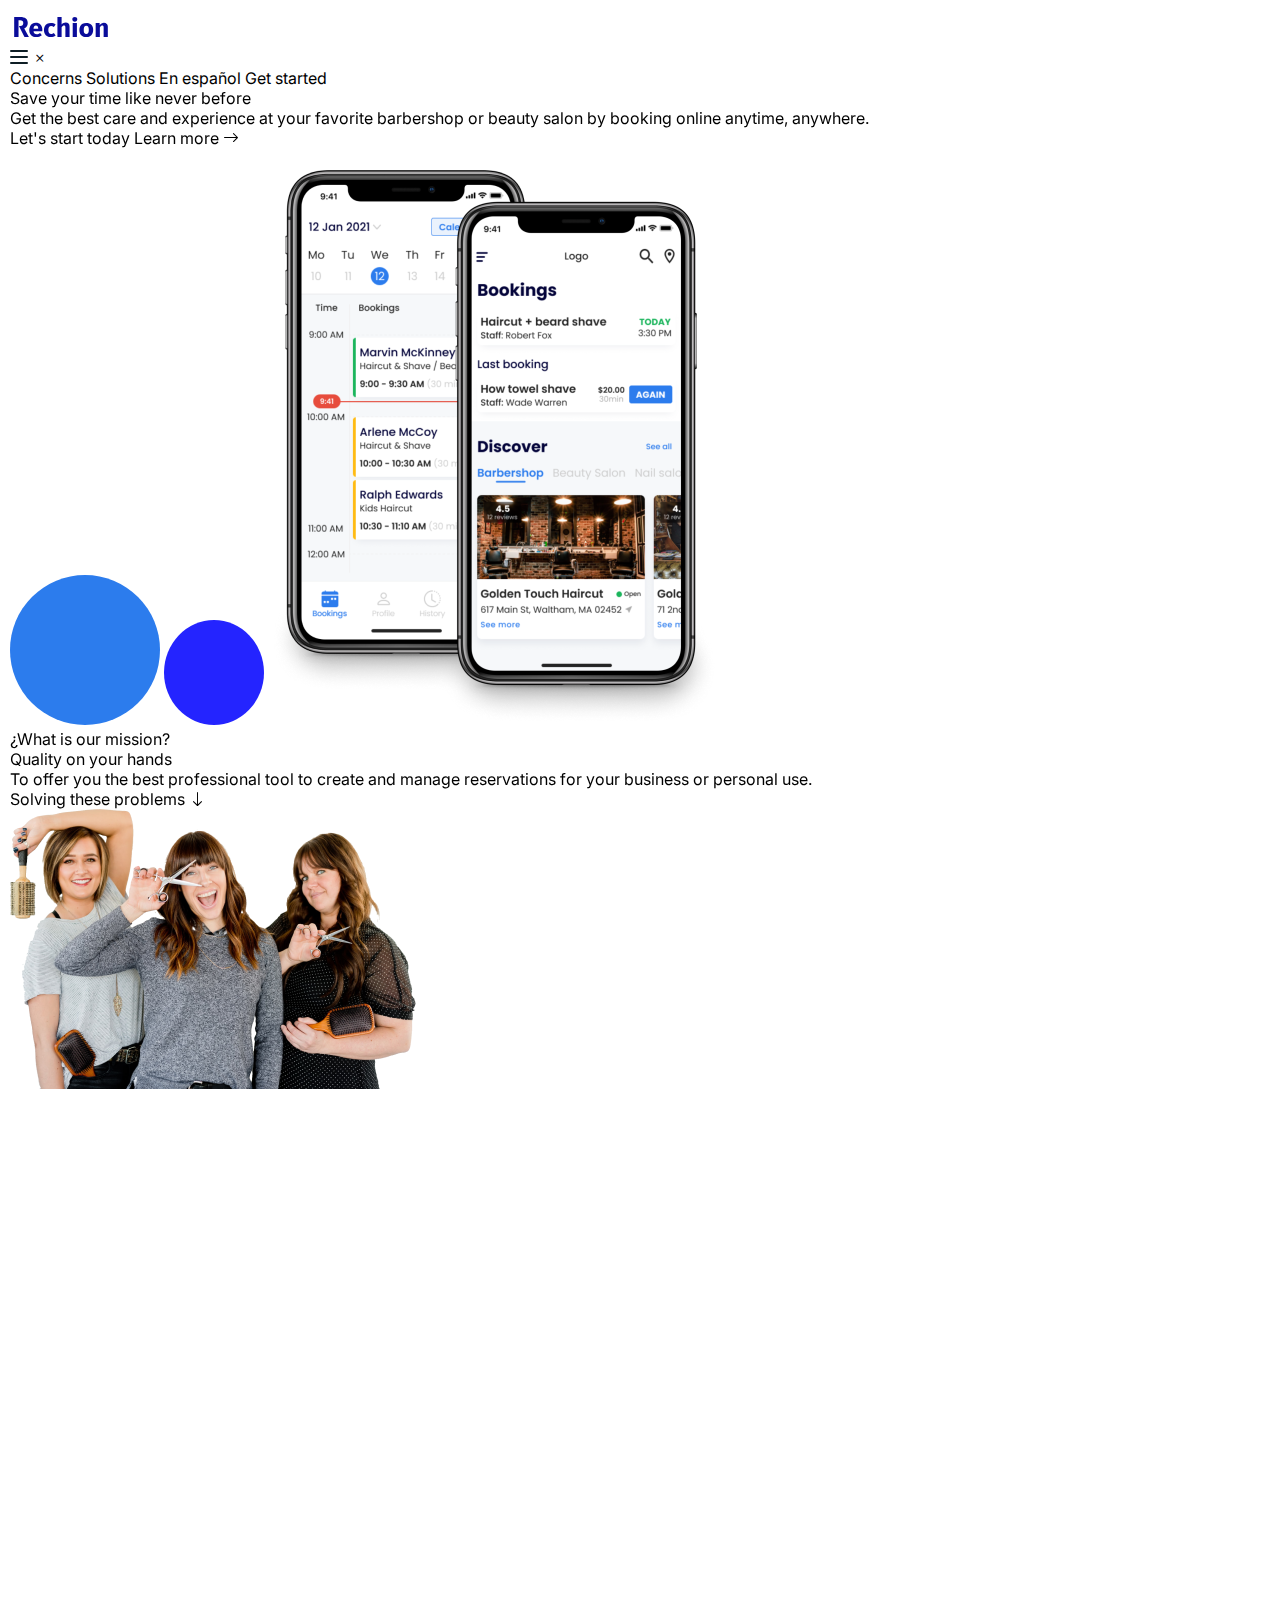
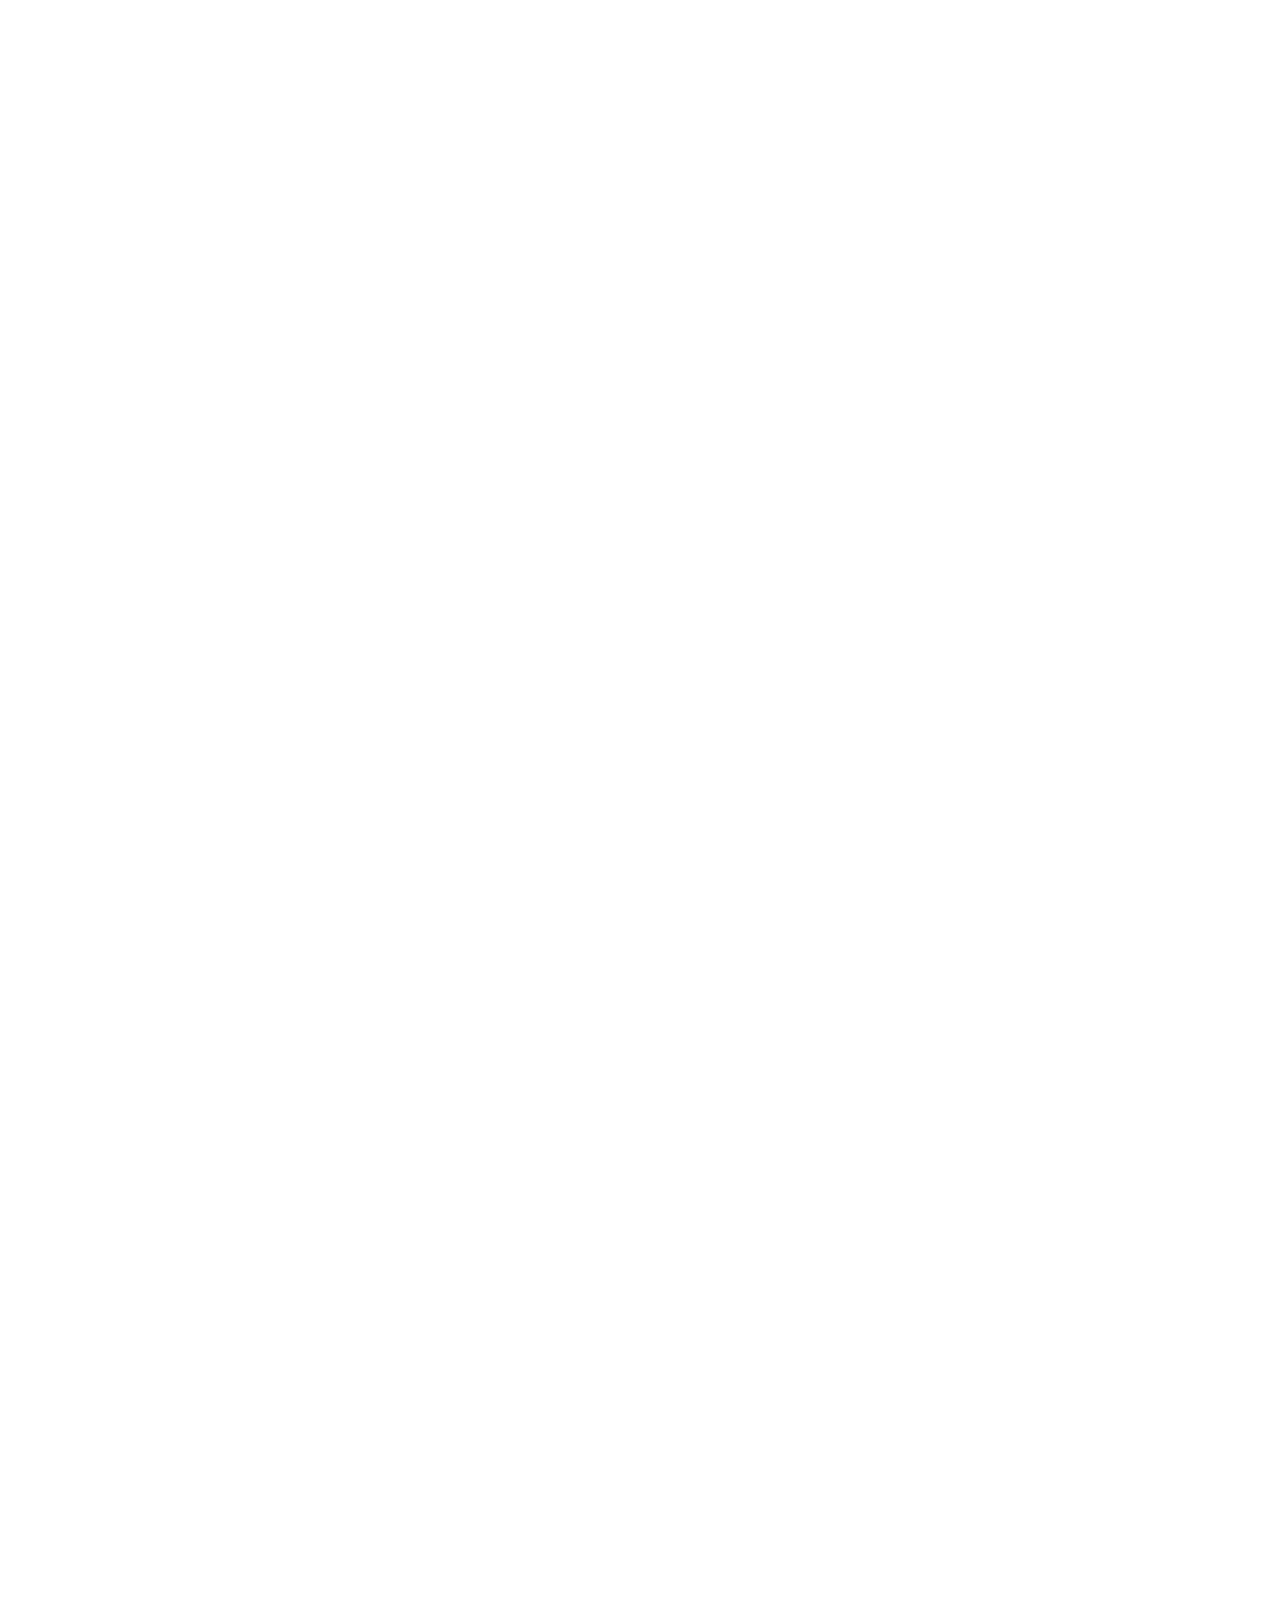
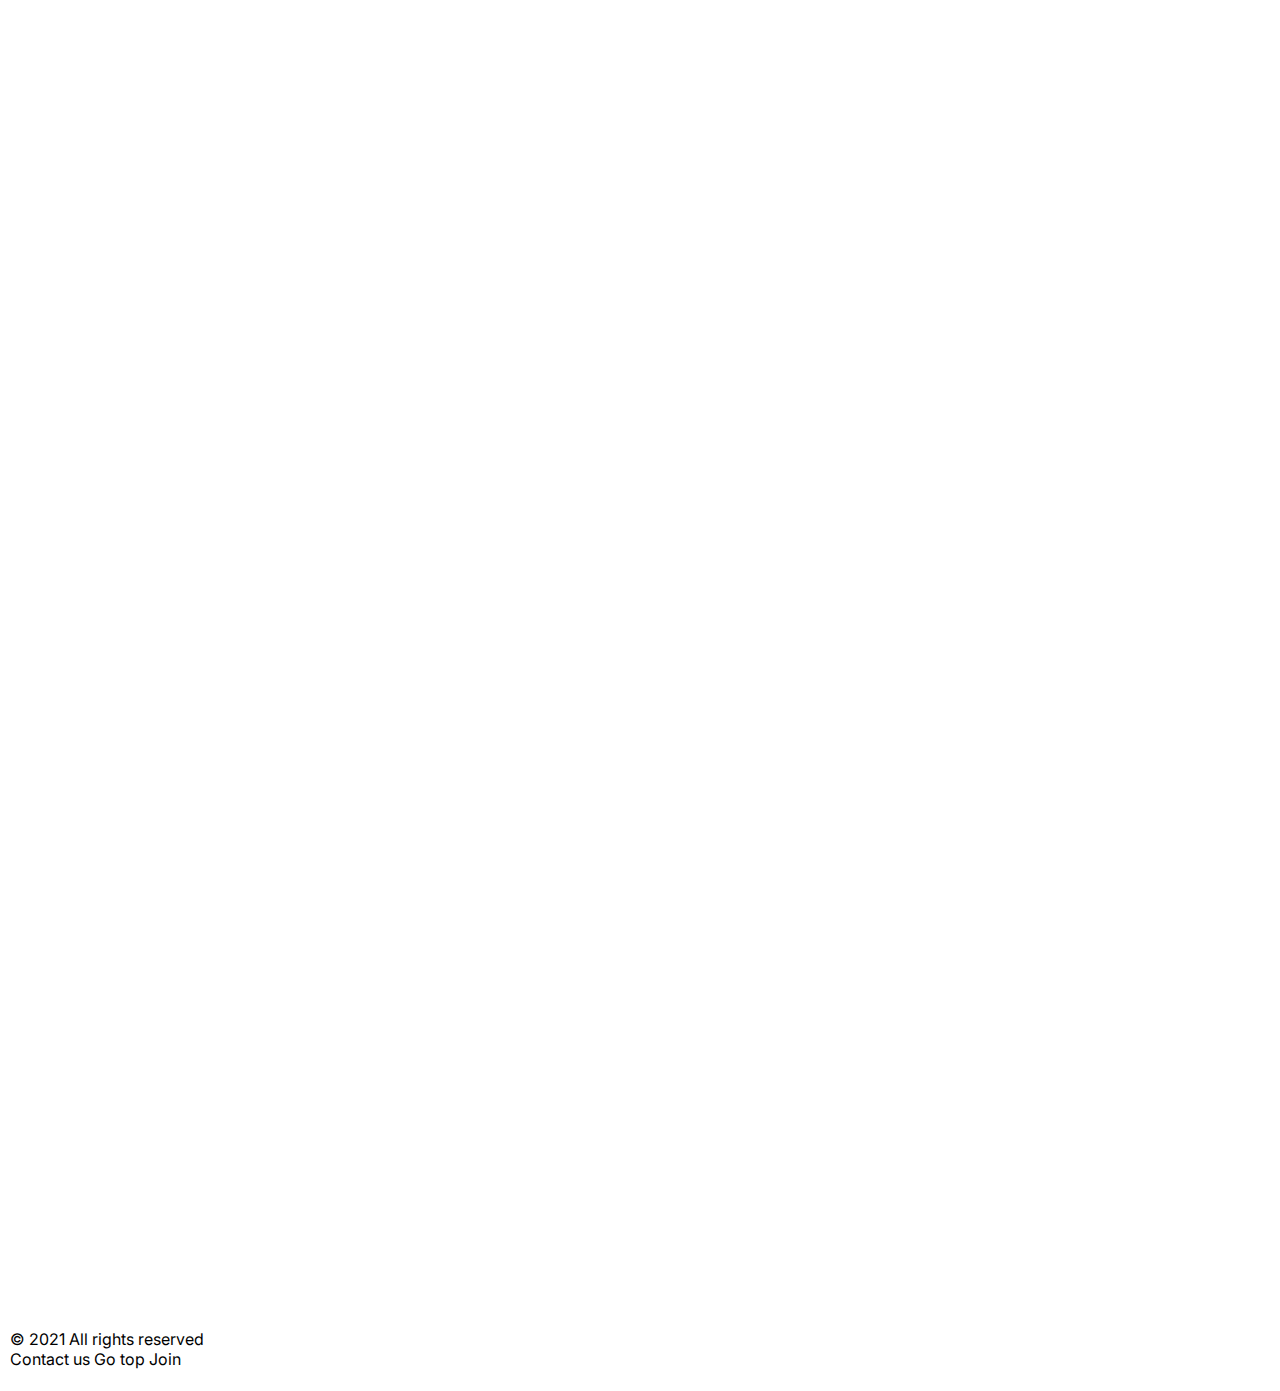
==== index.html @ 10d8361d "Adding structure" ====
<!DOCTYPE html>
<html lang="en">
	<head>
		<meta charset="UTF-8" />
		<meta http-equiv="X-UA-Compatible" content="IE=edge" />
		<meta name="viewport" content="width=device-width, initial-scale=1.0" />
		<title>Rechion</title>
		<!-- Importing file -->
		<link rel="stylesheet" href="./style/main.css" />
		<link
			href="https://fonts.googleapis.com/css?family=Inter:regular,500,600,700"
			rel="stylesheet"
		/>
		<link
			rel="stylesheet"
			href="https://cdn.jsdelivr.net/npm/bootstrap-icons@1.4.0/font/bootstrap-icons.css"
		/>
		<!-- Calling Scroll animation -->
		<link rel="stylesheet" href="https://unpkg.com/aos@next/dist/aos.css" />
	</head>
	<body>
		<header>
			<nav class="nav">
				<div class="nav__menu">
					<img src="./img/svg/Logo.svg" alt="Navbar Logo" />
					<div id="burger" class="nav__menu--burger">
						<img
							class="nav__menu--burger-open"
							src="./img/svg/menu.svg"
							alt="Menu icon"
						/>
						<i class="bi bi-x nav__menu--burger-close"></i>
					</div>
				</div>
				<div id="menu" class="nav-links">
					<a href="#problems" class="nav-link">Concerns</a>
					<a href="#solutions" class="nav-link">Solutions</a>
					<a href="#" class="nav-link">En español</a>
					<button class="nav-cta" onclick="openModal()">Get started</button>
				</div>
			</nav>
			<div class="hero">
				<div class="hero-message" data-aos="zoom-in" data-aos-duration="1000">
					<h1><span>Save your time</span> like never before</h1>
					<p>
						Get the best care and experience at your favorite barbershop or
						beauty salon by booking online anytime, anywhere.
					</p>
					<div class="hero-message-cta">
						<button class="openModal" onclick="openModal()">
							Let's start today
						</button>
						<a href="#problems">Learn more <i class="bi bi-arrow-right"></i></a>
					</div>
				</div>
				<div class="hero-mockup">
					<img
						class="hero-mockup-c1"
						src="./img/svg/BlueCircle.svg"
						alt="Circle shape 1"
					/>
					<img
						class="hero-mockup-c2"
						src="./img/svg/PurpleCircle.svg"
						alt="Circle shape 2"
					/>
					<img
						class="hero-mockup-img"
						src="./img/HeroMockup.png"
						alt="Mockup of 2 phones"
						data-aos="zoom-in"
						data-aos-duration="1000"
					/>
				</div>
			</div>
		</header>
		<!-- Us section -->
		<section>
			<div class="us" data-aos="fade-up" data-aos-duration="600">
				<div class="us-message">
					<h4>¿What is our mission?</h4>
					<h2>Quality on your hands</h2>
					<p>
						To offer you the best professional tool to create and manage
						reservations for your business or personal use.
					</p>
					<h3 href="#">
						Solving these problems <i class="bi bi-arrow-down"></i>
					</h3>
				</div>
				<div class="us-img">
					<img
						src="./img/Adam-winger-fI-TKWjKYls-unsplash.png"
						alt="Stylist group"
					/>
				</div>
			</div>
		</section>
		<!-- Main Problems sections -->
		<section id="problems">
			<div class="problems">
				<div
					class="problems-1"
					data-aos="zoom-in-left"
					data-aos-duration="1000"
				>
					<i class="bi bi-clock-fill"></i>
					<div>
						<h3>Waiting time</h3>
						<p>
							About 78% of the people who visit businesses wait more than 30
							minutes to be served.
						</p>
					</div>
				</div>
				<div
					class="problems-2"
					data-aos="zoom-in-left"
					data-aos-duration="1500"
				>
					<i class="bi bi-award-fill"></i>
					<div>
						<h3>The attention and service</h3>
						<p>
							And a majority of customers say they have a bad experience and
							have difficulty to go to beauty care businesses.
						</p>
					</div>
				</div>
				<div
					class="problems-3"
					data-aos="zoom-in-left"
					data-aos-duration="2500"
				>
					<i class="bi bi-calendar-date-fill"></i>
					<div>
						<h3>The availability</h3>
						<p>
							No need to know when the business will be open and the staff
							available to serve you in a simple way.
						</p>
					</div>
				</div>
			</div>
		</section>
		<!-- Benefits sections / Solution / Features -->
		<section id="benefits">
			<div class="features">
				<div class="features-intro" data-aos="fade-up">
					<h4>¿How does this work?</h4>
					<h2>
						Use the best tool without any complication in the simplest way to
						<span>receive the best service</span>
					</h2>
				</div>
				<div class="container">
					<div class="features-1" data-aos="fade-left" data-aos-duration="1000">
						<img
							src="./img/HomeMockup.png"
							alt="This is a mockup of our home app"
						/>
						<div class="features-content">
							<h4>From the palm of your hand</h4>
							<h3>All in one place</h3>
							<p>
								Do everything from one place without much effort and start
								reserving your seat for your future visit
							</p>
							<ul>
								<li>
									<i class="bi bi-check-circle-fill"></i>Check your current
									reservations
								</li>
								<li>
									<i class="bi bi-check-circle-fill"></i>View your most recent
									reservations
								</li>
								<li>
									<i class="bi bi-check-circle-fill"></i>Find new businesses
									near you
								</li>
								<li>
									<i class="bi bi-check-circle-fill"></i>And start organizing
									your visit to the business
								</li>
							</ul>
						</div>
					</div>
					<div
						class="features-2"
						data-aos="fade-right"
						data-aos-duration="1000"
					>
						<img
							src="./img/BusinessProfileMockup.png"
							alt="This is a mockup of our business profile app"
						/>
						<div class="features-content-reverse">
							<h4>Availability from your mobile</h4>
							<h3>Business Profiles</h3>
							<p>
								View business profiles as if you were there, and find all the
								services they offer and their availability.
							</p>
							<ul>
								<li>
									<i class="bi bi-check-circle-fill"></i>View all available
									services
								</li>
								<li>
									<i class="bi bi-check-circle-fill"></i>Check opening hours,
									staff, address and telephone number.
								</li>
								<li>
									<i class="bi bi-check-circle-fill"></i>See ratings and
									comments from other customers
								</li>
								<li>
									<i class="bi bi-check-circle-fill"></i>
									Save the effort to go to the store or call to check their
									availability
								</li>
							</ul>
						</div>
					</div>
					<div class="features-3" data-aos="fade-left" data-aos-duration="1000">
						<img
							src="./img/ReservationMockup.png"
							alt="This is a mockup of our reservation page app"
						/>
						<div class="features-content">
							<h4>Anywhere and anytime</h4>
							<h3>Create reservations</h3>
							<p>
								You can create it by following these 4 simple steps and save
								your time
							</p>
							<ul>
								<li><span>1</span>Select your preferred service</li>
								<li><span>2</span>Choose the staff that will attend you</li>
								<li><span>3</span>Take the best day and time to go.</li>
								<li>
									<span>4</span>And reserve, yes, that's all you have to do.
								</li>
							</ul>
						</div>
					</div>
					<div
						class="features-4"
						data-aos="fade-right"
						data-aos-duration="1000"
					>
						<img
							src="./img/PaymentMockup.png"
							alt="This is our payment page mockup"
						/>
						<div class="features-content-reverse">
							<h4>Quality assured services</h4>
							<h3>Make payments online</h3>
							<p>
								Never run out of money at the last minute to pay for your
								service, make a quick and easy online payment.
							</p>
							<ul>
								<li>
									<i class="bi bi-check-circle-fill"></i>Save your card and make
									the automatic payment
								</li>
								<li>
									<i class="bi bi-check-circle-fill"></i>Choose the payment
									method you prefer
								</li>
								<li>
									<i class="bi bi-check-circle-fill"></i>And pay the reservation
									for your next visit
								</li>
							</ul>
						</div>
					</div>
				</div>
			</div>
		</section>
		<!-- Last CTA -->
		<section>
			<div class="final-cta" data-aos="fade-up" data-aos-duration="1000">
				<div class="final-cta-content">
					<h2>You are ready to start booking your next visit</h2>
					<button class="cta" onclick="openModal()">
						Join the waiting list
					</button>
				</div>
				<div class="final-cta-mockup">
					<img
						src="./img/HomeMockupWithShape.png"
						alt="This is a mockup with a shape"
					/>
				</div>
			</div>
		</section>
		<footer class="footer">
			<img src="./img/svg/LogoWhite.svg" alt="Footer Logo" />
			<p>© 2021 All rights reserved</p>
			<div class="footer-links">
				<a
					href="https://mail.google.com/mail/?view=cm&fs=1&to=rechiongroup@gmail.com"
					target="_blank"
					>Contact us</a
				>
				<a href="#header">Go top</a>
				<button onclick="openModal()">Join</button>
			</div>
		</footer>
		<!-- Script -->
		<script src="./app.js"></script>
		<!-- Scroll animation -->
		<script src="https://unpkg.com/aos@next/dist/aos.js"></script>
		<script>
			AOS.init();
		</script>
	</body>
</html>
---- style/main.css ----
* {
  all: unset;
  display: revert;
}

*::before, *::after {
  -webkit-box-sizing: border-box;
          box-sizing: border-box;
}

html, body {
  font-size: 16px;
  font-family: 'Inter', Courier, monospace;
  max-width: 1440px;
  margin-inline: auto;
  scroll-behavior: smooth;
}

body {
  margin: 0.625rem;
}
/*# sourceMappingURL=main.css.map */
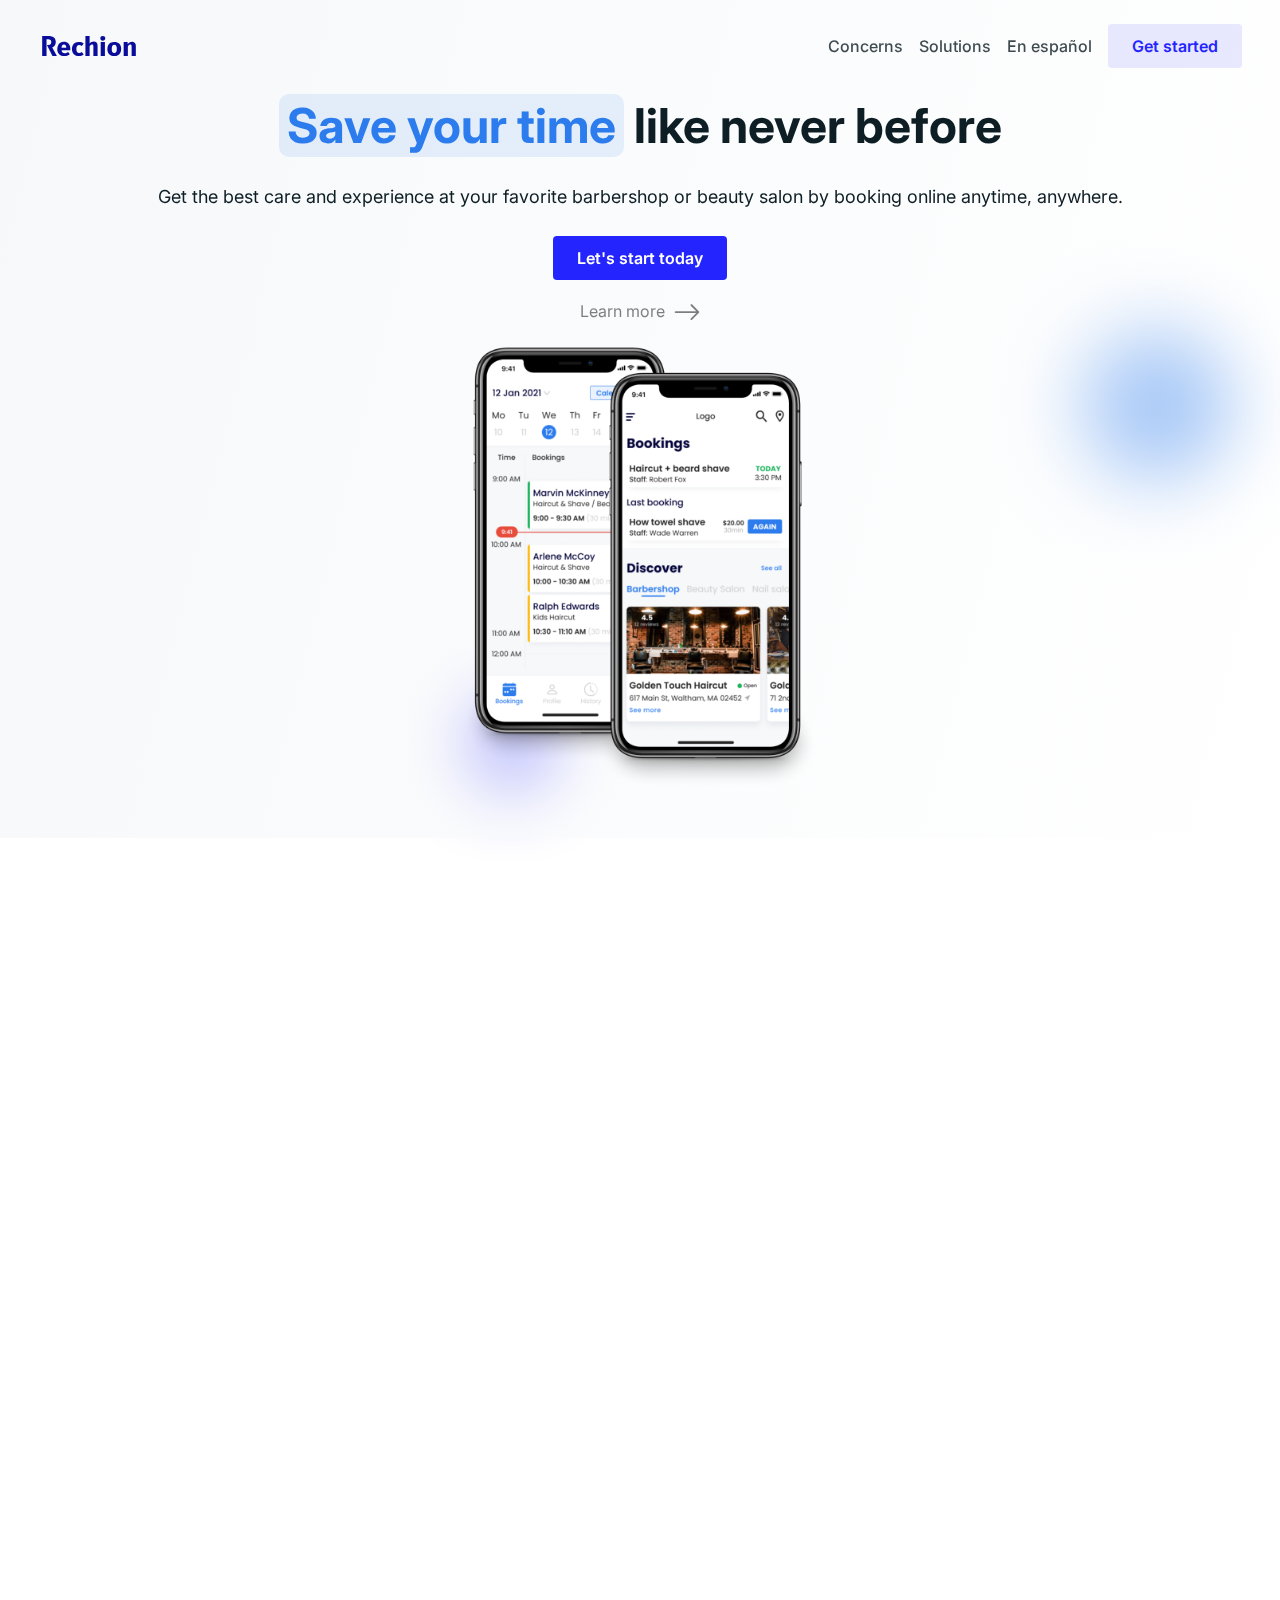
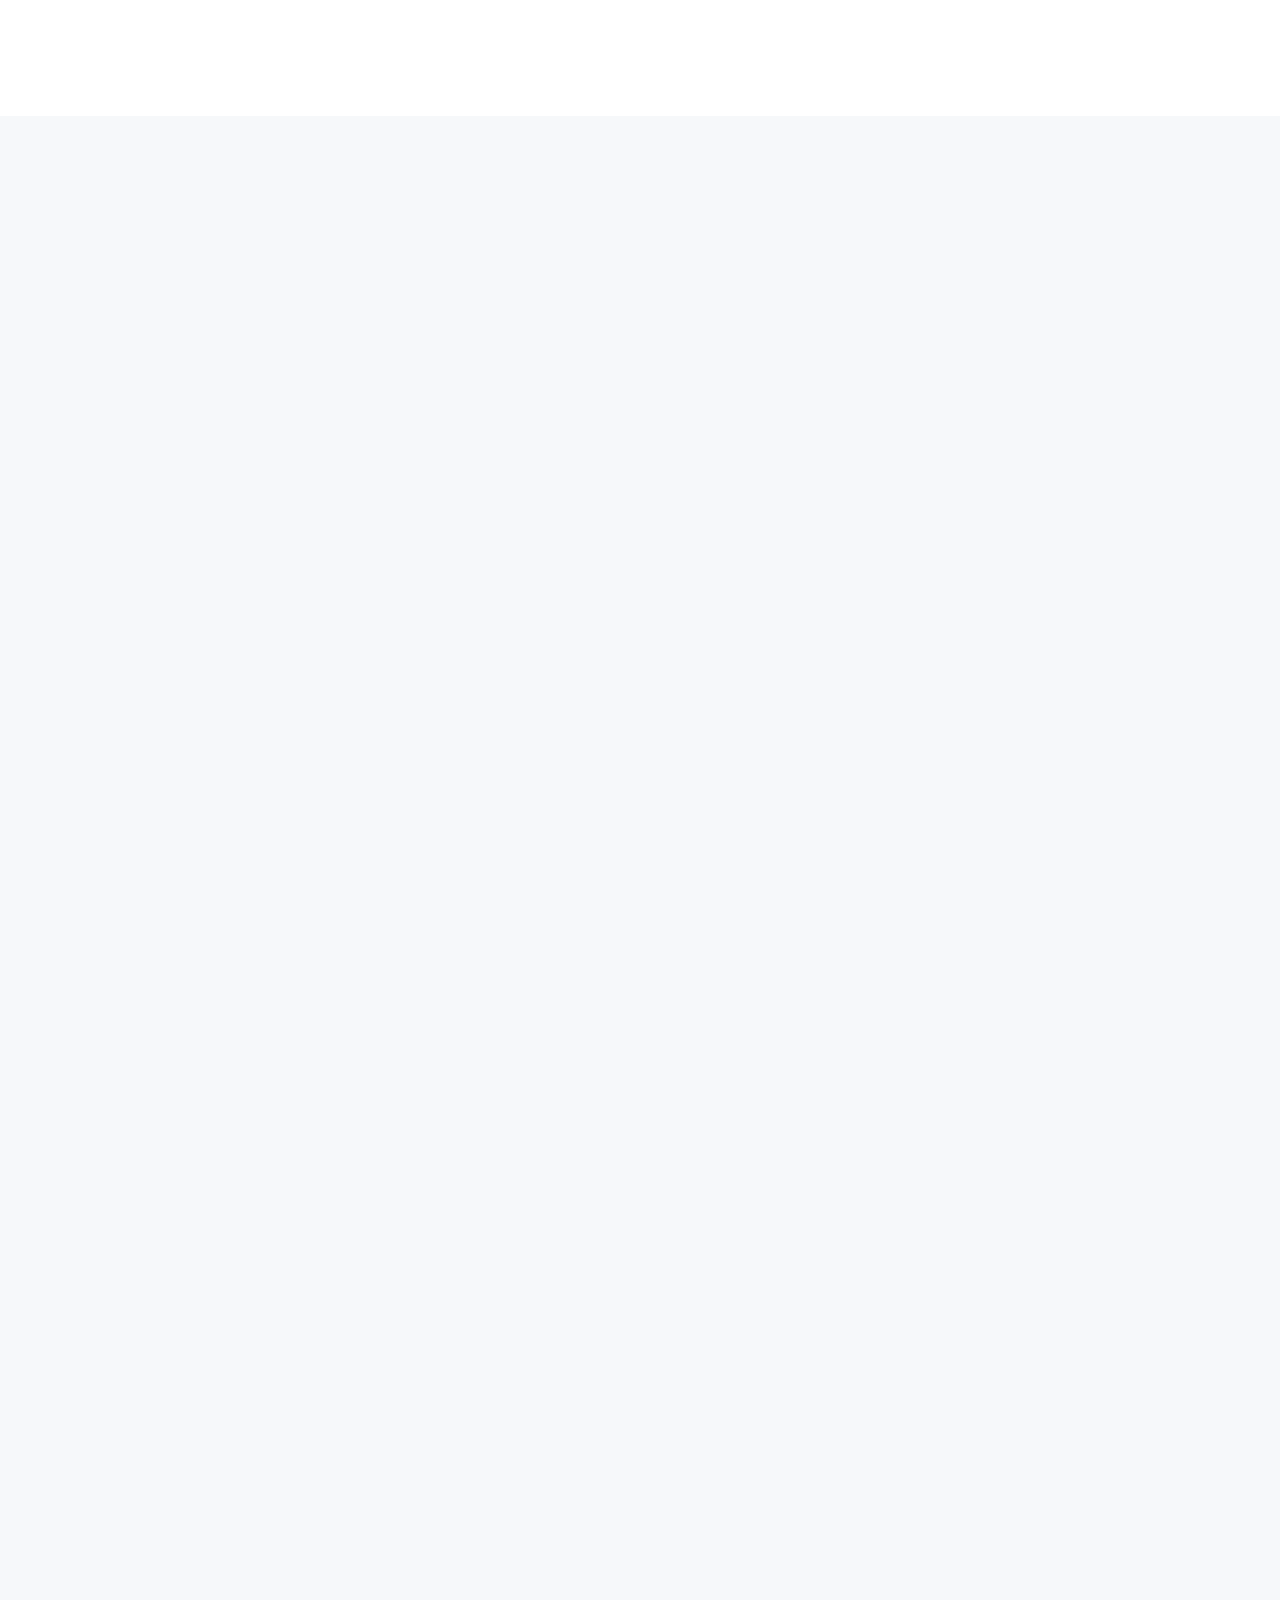
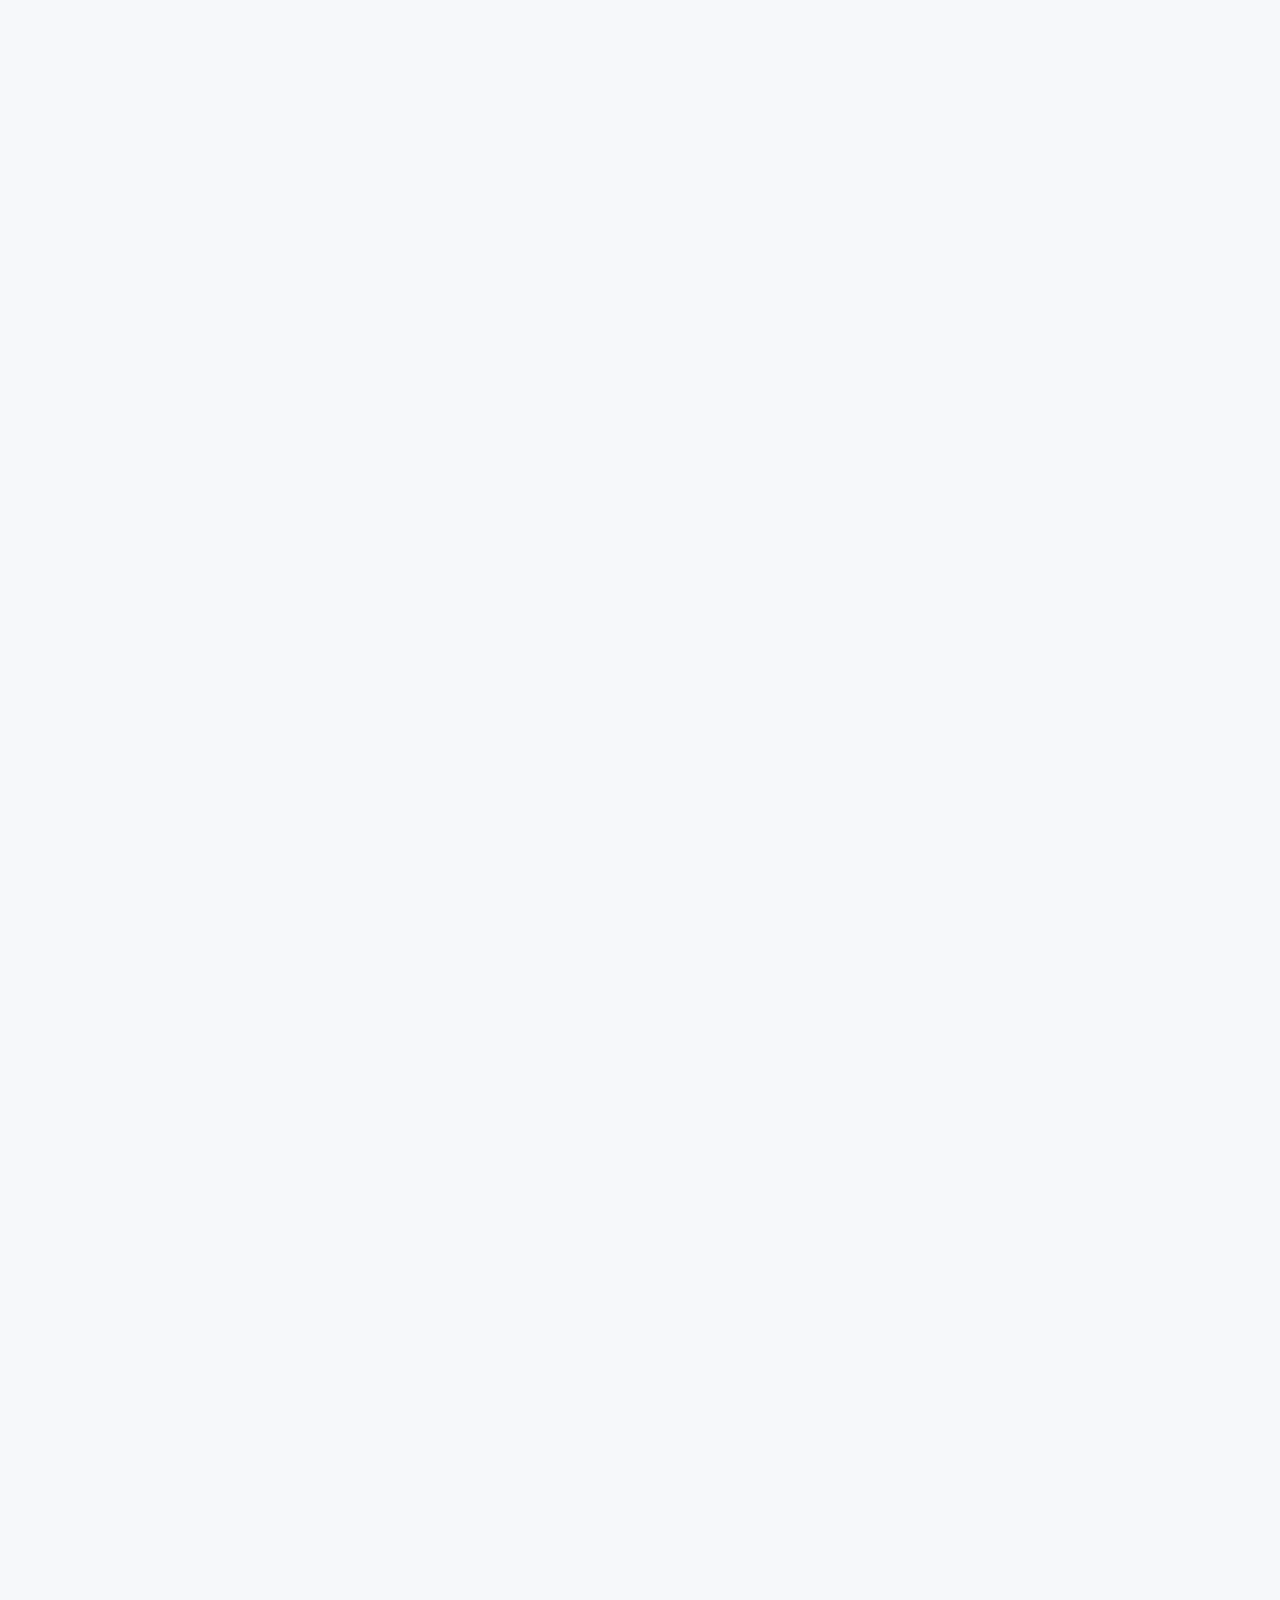
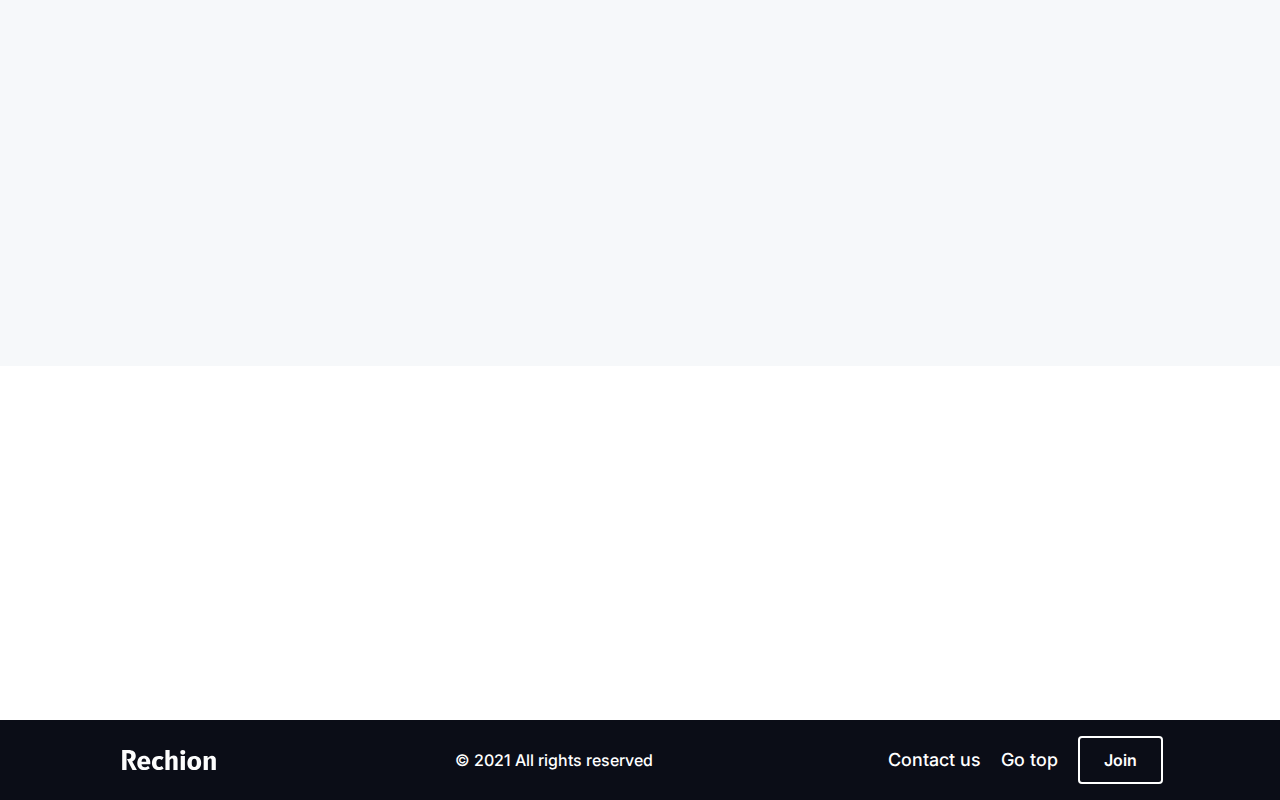
==== commit c36cb757: "Finish the mobile first" ====
--- a/index.html
+++ b/index.html
@@ -19,8 +19,8 @@
 		<link rel="stylesheet" href="https://unpkg.com/aos@next/dist/aos.css" />
 	</head>
 	<body>
-		<header>
-			<nav class="nav">
+		<header id="header" class="hero-nav">
+			<nav class="nav container">
 				<div class="nav__menu">
 					<img src="./img/svg/Logo.svg" alt="Navbar Logo" />
 					<div id="burger" class="nav__menu--burger">
@@ -39,7 +39,7 @@
 					<button class="nav-cta" onclick="openModal()">Get started</button>
 				</div>
 			</nav>
-			<div class="hero">
+			<div class="container hero">
 				<div class="hero-message" data-aos="zoom-in" data-aos-duration="1000">
 					<h1><span>Save your time</span> like never before</h1>
 					<p>
@@ -281,7 +281,7 @@
 			</div>
 		</section>
 		<!-- Last CTA -->
-		<section>
+		<section class="container">
 			<div class="final-cta" data-aos="fade-up" data-aos-duration="1000">
 				<div class="final-cta-content">
 					<h2>You are ready to start booking your next visit</h2>
--- a/style/main.css
+++ b/style/main.css
@@ -16,7 +16,536 @@
   scroll-behavior: smooth;
 }
 
-body {
-  margin: 0.625rem;
+.container {
+  margin: 0 10px;
+}
+
+section {
+  margin-bottom: 84px;
+}
+
+.btn, .btn__primary, .btn__primary--fill, .hero-message-cta > button, .final-cta-content button, .btn__primary--opacity, .nav-links > button, .btn__white, .btn__white--outline, .footer-links button {
+  display: inline-block;
+  cursor: pointer;
+  padding: 12px 24px;
+  border-radius: 4px;
+  font-weight: 600;
+}
+
+.btn__primary--fill, .hero-message-cta > button, .final-cta-content button {
+  background-color: #2424FF;
+  color: white;
+}
+
+.btn__primary--fill:hover, .hero-message-cta > button:hover, .final-cta-content button:hover {
+  -webkit-transition-duration: 300ms;
+          transition-duration: 300ms;
+  background-color: #1919b3;
+}
+
+.btn__primary--opacity, .nav-links > button {
+  background-color: rgba(36, 36, 255, 0.1);
+  color: #2424FF;
+  -webkit-transition-duration: 400ms;
+          transition-duration: 400ms;
+}
+
+.btn__primary--opacity:hover, .nav-links > button:hover {
+  background-color: #2424FF;
+  color: white;
+}
+
+.btn__white--outline, .footer-links button {
+  border: 2px solid white;
+  color: white;
+}
+
+.btn__white--outline:hover, .footer-links button:hover {
+  -webkit-transition-duration: 300ms;
+          transition-duration: 300ms;
+  background-color: rgba(255, 255, 255, 0.2);
+}
+
+.nav {
+  padding: 1.5rem 0.5rem;
+}
+
+.nav__menu {
+  display: -webkit-box;
+  display: -ms-flexbox;
+  display: flex;
+  -webkit-box-orient: horizontal;
+  -webkit-box-direction: normal;
+      -ms-flex-direction: row;
+          flex-direction: row;
+  -webkit-box-pack: justify;
+      -ms-flex-pack: justify;
+          justify-content: space-between;
+  -webkit-box-align: center;
+      -ms-flex-align: center;
+          align-items: center;
+}
+
+.nav__menu--burger {
+  display: -webkit-box;
+  display: -ms-flexbox;
+  display: flex;
+  -webkit-box-orient: horizontal;
+  -webkit-box-direction: normal;
+      -ms-flex-direction: row;
+          flex-direction: row;
+  -webkit-box-pack: center;
+      -ms-flex-pack: center;
+          justify-content: center;
+  -webkit-box-align: center;
+      -ms-flex-align: center;
+          align-items: center;
+  cursor: pointer;
+}
+
+.nav__menu--burger-close {
+  display: none;
+}
+
+.nav__menu--burger.active .nav__menu--burger-open {
+  display: none;
+}
+
+.nav__menu--burger.active .nav__menu--burger-close {
+  display: -webkit-box;
+  display: -ms-flexbox;
+  display: flex;
+  font-size: 28px;
+}
+
+.nav-links {
+  height: 0;
+  overflow: hidden;
+}
+
+.nav-links > a {
+  cursor: pointer;
+  margin-right: 16px;
+  color: #0E1E25;
+  font-weight: 500;
+  opacity: 0.8;
+}
+
+.nav-links > a:hover {
+  opacity: 1;
+}
+
+.nav-links.active {
+  -webkit-transition: all 0.5s ease;
+  transition: all 0.5s ease;
+  width: 100%;
+  height: auto;
+  padding-top: 12px;
+  display: -webkit-box;
+  display: -ms-flexbox;
+  display: flex;
+  -webkit-box-orient: vertical;
+  -webkit-box-direction: normal;
+      -ms-flex-direction: column;
+          flex-direction: column;
+  -webkit-box-pack: center;
+      -ms-flex-pack: center;
+          justify-content: center;
+  -webkit-box-align: center;
+      -ms-flex-align: center;
+          align-items: center;
+}
+
+.nav-links.active > a {
+  margin: 0 0 12px 0;
+}
+
+.footer {
+  margin-top: 84px;
+  text-align: center;
+  color: white;
+  background-color: #0B0D17;
+  padding: 24px 0;
+}
+
+.footer > h2 {
+  font-size: clamp(1.5rem, 5vw, 1.75rem);
+  font-weight: bold;
+}
+
+.footer p {
+  margin: 24px 0;
+  font-size: 1rem;
+  font-weight: 500;
+}
+
+.footer-links {
+  padding: 0 20px;
+  display: -webkit-box;
+  display: -ms-flexbox;
+  display: flex;
+  -webkit-box-orient: vertical;
+  -webkit-box-direction: normal;
+      -ms-flex-direction: column;
+          flex-direction: column;
+}
+
+.footer-links a {
+  cursor: pointer;
+  margin-bottom: 12px;
+  color: white;
+  font-size: 18px;
+  font-weight: 500;
+}
+
+.footer-links button {
+  margin-top: 12px;
+}
+
+@media screen and (min-width: 668px) {
+  .container {
+    margin: 0 50px;
+  }
+  .nav {
+    display: -webkit-box;
+    display: -ms-flexbox;
+    display: flex;
+    -webkit-box-orient: horizontal;
+    -webkit-box-direction: normal;
+        -ms-flex-direction: row;
+            flex-direction: row;
+    -webkit-box-pack: justify;
+        -ms-flex-pack: justify;
+            justify-content: space-between;
+    -webkit-box-align: center;
+        -ms-flex-align: center;
+            align-items: center;
+    margin: 0 30px;
+  }
+  .nav__menu--burger {
+    display: none;
+  }
+  .nav-links {
+    display: -webkit-box;
+    display: -ms-flexbox;
+    display: flex;
+    -webkit-box-orient: horizontal;
+    -webkit-box-direction: normal;
+        -ms-flex-direction: row;
+            flex-direction: row;
+    -webkit-box-pack: center;
+        -ms-flex-pack: center;
+            justify-content: center;
+    -webkit-box-align: center;
+        -ms-flex-align: center;
+            align-items: center;
+    height: auto;
+  }
+  .footer {
+    display: -webkit-box;
+    display: -ms-flexbox;
+    display: flex;
+    -webkit-box-orient: horizontal;
+    -webkit-box-direction: normal;
+        -ms-flex-direction: row;
+            flex-direction: row;
+    -webkit-box-align: center;
+        -ms-flex-align: center;
+            align-items: center;
+    -ms-flex-pack: distribute;
+        justify-content: space-around;
+    padding: 16px 0;
+  }
+  .footer p {
+    margin: unset;
+  }
+  .footer-links {
+    padding: unset;
+    -webkit-box-orient: horizontal;
+    -webkit-box-direction: normal;
+        -ms-flex-direction: row;
+            flex-direction: row;
+    display: block;
+  }
+  .footer-links a {
+    margin: 0 16px 0 0;
+  }
+  .footer-links button {
+    margin: unset;
+  }
+}
+
+.hero-nav {
+  background: linear-gradient(103.73deg, #f6f8fa 0%, rgba(255, 255, 255, 0.5) 100%);
+}
+
+.hero {
+  text-align: center;
+  padding-bottom: 44px;
+}
+
+.hero-message > h1 {
+  font: bold clamp(2rem, 5vw, 3rem)/1.4 inter;
+  color: #0E1E25;
+}
+
+.hero-message > h1 span {
+  border-radius: 10px;
+  background-color: rgba(44, 124, 237, 0.1);
+  padding: 2px 8px;
+  color: #2C7CED;
+}
+
+.hero-message > p {
+  font: 400 18px inter;
+  line-height: 1.6;
+  color: #0E1E25;
+  margin: 24px 0;
+}
+
+.hero-message-cta {
+  display: -webkit-box;
+  display: -ms-flexbox;
+  display: flex;
+  -webkit-box-orient: vertical;
+  -webkit-box-direction: normal;
+      -ms-flex-direction: column;
+          flex-direction: column;
+  -webkit-box-pack: center;
+      -ms-flex-pack: center;
+          justify-content: center;
+  -webkit-box-align: center;
+      -ms-flex-align: center;
+          align-items: center;
+}
+
+.hero-message-cta > a {
+  cursor: pointer;
+  opacity: 0.5;
+  font: 500 18px #0E1E25;
+  margin-top: 16px;
+}
+
+.hero-message-cta > a:hover {
+  -webkit-transition-duration: 300ms;
+          transition-duration: 300ms;
+  opacity: 1;
+  color: #2C7CED;
+}
+
+.hero-message-cta > a > i {
+  vertical-align: middle;
+  font-size: clamp(1.5rem, 5vw, 1.75rem);
+  margin-left: 0.25rem;
+}
+
+.hero-mockup {
+  position: relative;
+}
+
+.hero-mockup-img {
+  width: clamp(200px, 100%, 360px);
+}
+
+.hero-mockup-c1 {
+  position: absolute;
+  right: 0;
+  z-index: -100;
+  -webkit-filter: blur(40px);
+          filter: blur(40px);
+}
+
+.hero-mockup-c2 {
+  position: absolute;
+  bottom: 0;
+  z-index: -100;
+  -webkit-filter: blur(30px);
+          filter: blur(30px);
+}
+
+.us {
+  text-align: center;
+  background-color: #FAFAFA;
+  padding: 16px;
+  border-radius: 12px;
+  margin: 64px auto;
+  width: 80%;
+}
+
+.us-message > h4 {
+  font: bold 0.875rem inter;
+  color: #EF233C;
+}
+
+.us-message > h2 {
+  font: bold clamp(1.5rem, 5vw, 1.75rem) inter;
+  color: #0E1E25;
+  margin: 12px 0;
+}
+
+.us-message > p {
+  font: 400 18px inter;
+  line-height: 1.6;
+  color: #0E1E25;
+  margin-bottom: 16px;
+}
+
+.us-message > h3 {
+  font: 500 1rem inter;
+  color: #2C7CED;
+}
+
+.us-message > h3 > i {
+  vertical-align: middle;
+  font-size: clamp(1.5rem, 5vw, 1.75rem);
+}
+
+.us-img {
+  display: none;
+}
+
+.problems {
+  padding: 0 32px;
+}
+
+.problems-items > i, .problems > div > i {
+  display: inline-block;
+  border-radius: 8px;
+  background-color: rgba(44, 124, 237, 0.1);
+  padding: 10px;
+  font-size: clamp(1.5rem, 5vw, 1.75rem);
+  color: #2C7CED;
+}
+
+.problems-items h3, .problems > div h3 {
+  color: #0E1E25;
+  font: bold clamp(1.5rem, 5vw, 1.75rem) inter;
+  margin: 12px 0;
+}
+
+.problems-items p, .problems > div p {
+  color: #0E1E25;
+  font-size: 1rem;
+  line-height: 1.6;
+}
+
+.problems > div:not(:last-child) {
+  margin-bottom: 24px;
+}
+
+.features {
+  background-color: #F6F8FA;
+  padding: 84px 0;
+  text-align: center;
+}
+
+.features-intro {
+  padding: 0 0.25rem;
+}
+
+.features-intro > h4 {
+  color: #1BB55C;
+  font: 600 0.875rem inter;
+  margin-bottom: 1rem;
+}
+
+.features-intro > h2 {
+  font: bold clamp(2rem, 5vw, 2.3125rem) inter;
+  color: #0E1E25;
+  margin-bottom: 24px;
+}
+
+.features-intro > h2 span {
+  border-radius: 10px;
+  background-color: rgba(44, 124, 237, 0.1);
+  padding: 2px 8px;
+  color: #2C7CED;
+}
+
+.features-items img, .features-1 img, .features-2 img, .features-3 img, .features-4 img {
+  width: clamp(180px, 50%, 230px);
+  margin-bottom: 16px;
+}
+
+.features-items h4, .features-1 h4, .features-2 h4, .features-3 h4, .features-4 h4 {
+  color: #2151AE;
+  font: 600 1rem inter;
+}
+
+.features-items h3, .features-1 h3, .features-2 h3, .features-3 h3, .features-4 h3 {
+  margin: 12px 0;
+  font: bold clamp(1.5rem, 5vw, 1.75rem) inter;
+  color: #0E1E25;
+}
+
+.features-items p, .features-1 p, .features-2 p, .features-3 p, .features-4 p {
+  font: 400 18px inter;
+  color: #0E1E25;
+  line-height: 1.6;
+  margin-bottom: 12px;
+}
+
+.features-items ul, .features-1 ul, .features-2 ul, .features-3 ul, .features-4 ul {
+  list-style: none;
+  text-align: start;
+}
+
+.features-items ul > li, .features-1 ul > li, .features-2 ul > li, .features-3 ul > li, .features-4 ul > li {
+  color: #0E1E25;
+  font: 400 1rem inter;
+  line-height: 1.6;
+}
+
+.features-items ul > li:not(:last-child), .features-1 ul > li:not(:last-child), .features-2 ul > li:not(:last-child), .features-3 ul > li:not(:last-child), .features-4 ul > li:not(:last-child) {
+  margin-bottom: 12px;
+}
+
+.features-items ul > li > i, .features-1 ul > li > i, .features-2 ul > li > i, .features-3 ul > li > i, .features-4 ul > li > i {
+  vertical-align: middle;
+  color: #2C7CED;
+  font-size: 18px;
+  margin-right: 8px;
+}
+
+.features-items ul span, .features-1 ul span, .features-2 ul span, .features-3 ul span, .features-4 ul span {
+  display: inline-block;
+  padding: 8px 12px;
+  border-radius: 8px;
+  background-color: rgba(44, 124, 237, 0.1);
+  font: bold 18px inter;
+  color: #2C7CED;
+  margin-right: 8px;
+}
+
+.features div:not(:last-child) {
+  margin-bottom: 62px;
+}
+
+.final-cta {
+  margin: 48px 0;
+  background-color: #F6F8FA;
+  border-radius: 12px;
+  padding: 32px 12px;
+  text-align: center;
+  -webkit-box-shadow: 4px 8px 16px rgba(44, 124, 237, 0.04);
+          box-shadow: 4px 8px 16px rgba(44, 124, 237, 0.04);
+}
+
+.final-cta:hover {
+  -webkit-transition-duration: 300ms;
+          transition-duration: 300ms;
+  -webkit-box-shadow: 4px 8px 16px rgba(44, 124, 237, 0.08);
+          box-shadow: 4px 8px 16px rgba(44, 124, 237, 0.08);
+}
+
+.final-cta-content h2 {
+  font: bold clamp(2rem, 5vw, 3rem) inter;
+  line-height: 1.3;
+  color: #2C7CED;
+  margin-bottom: 16px;
+}
+
+.final-cta-mockup {
+  display: none;
 }
 /*# sourceMappingURL=main.css.map */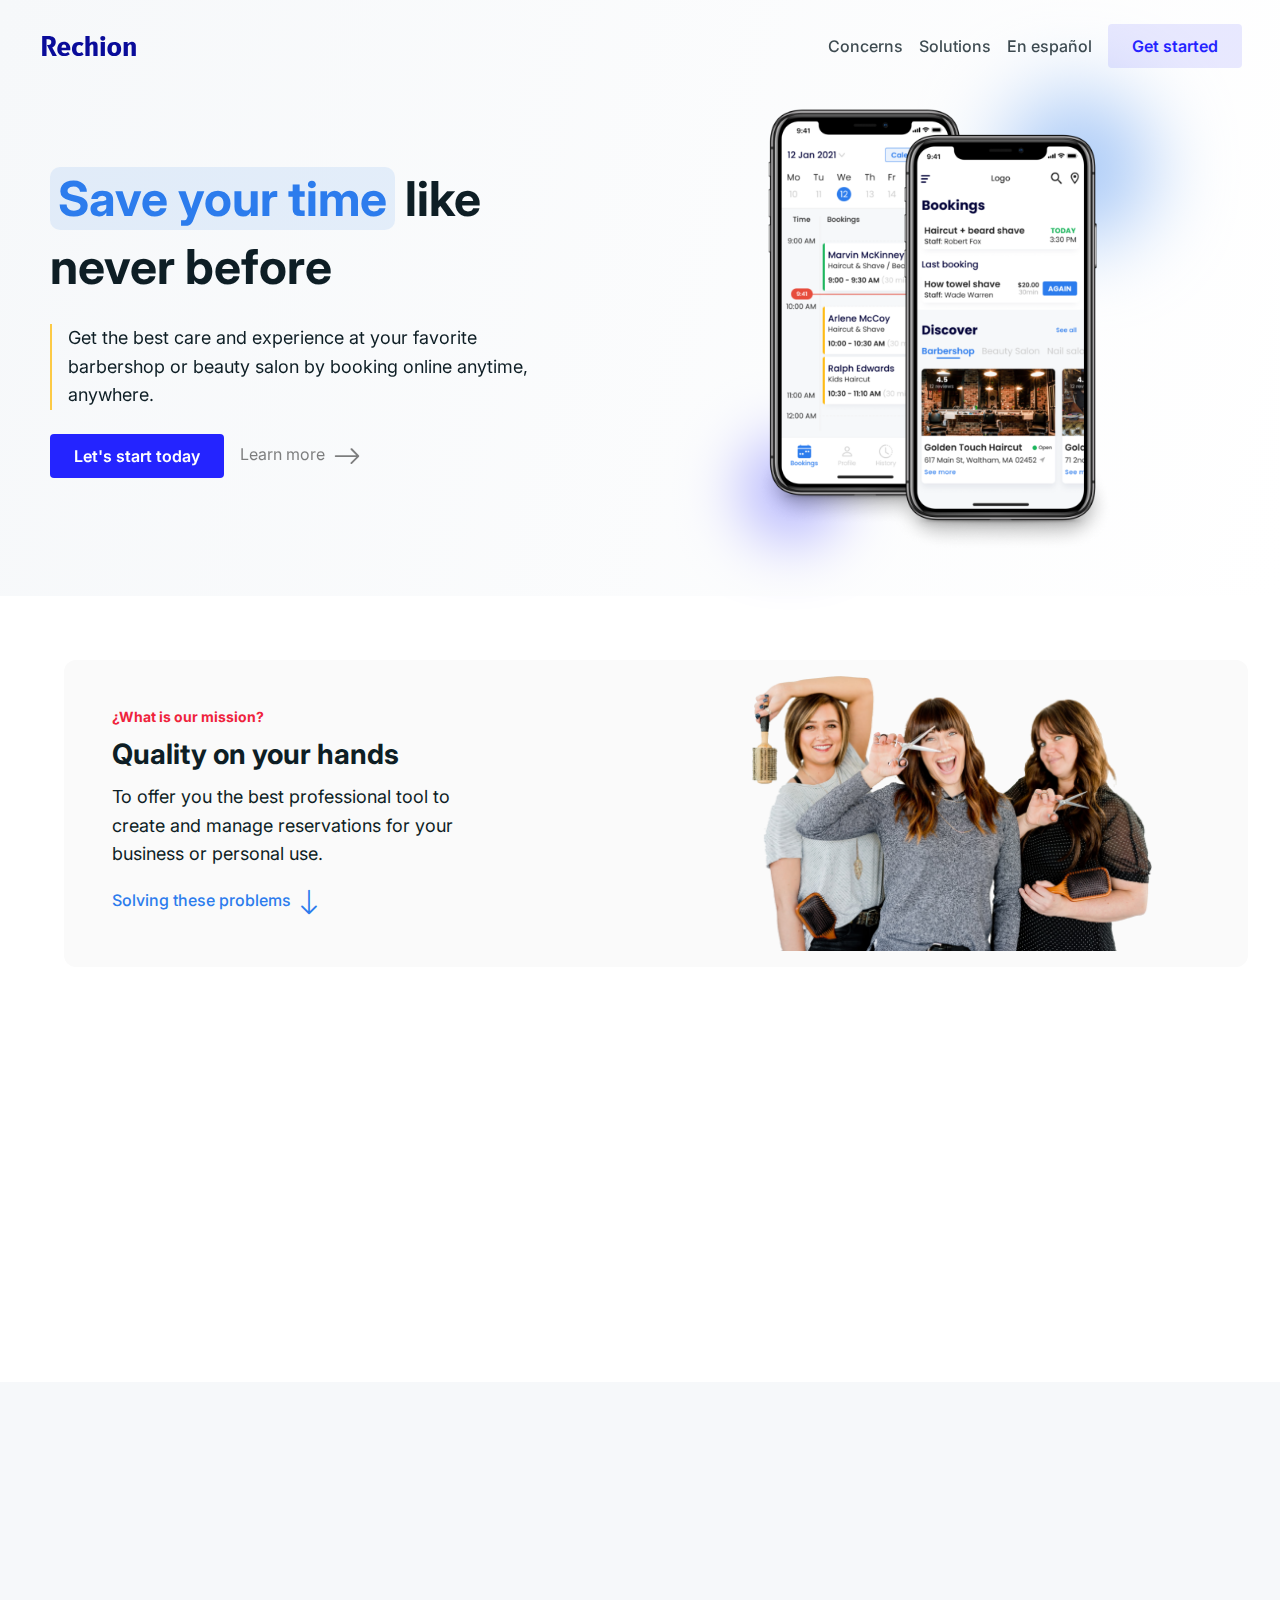
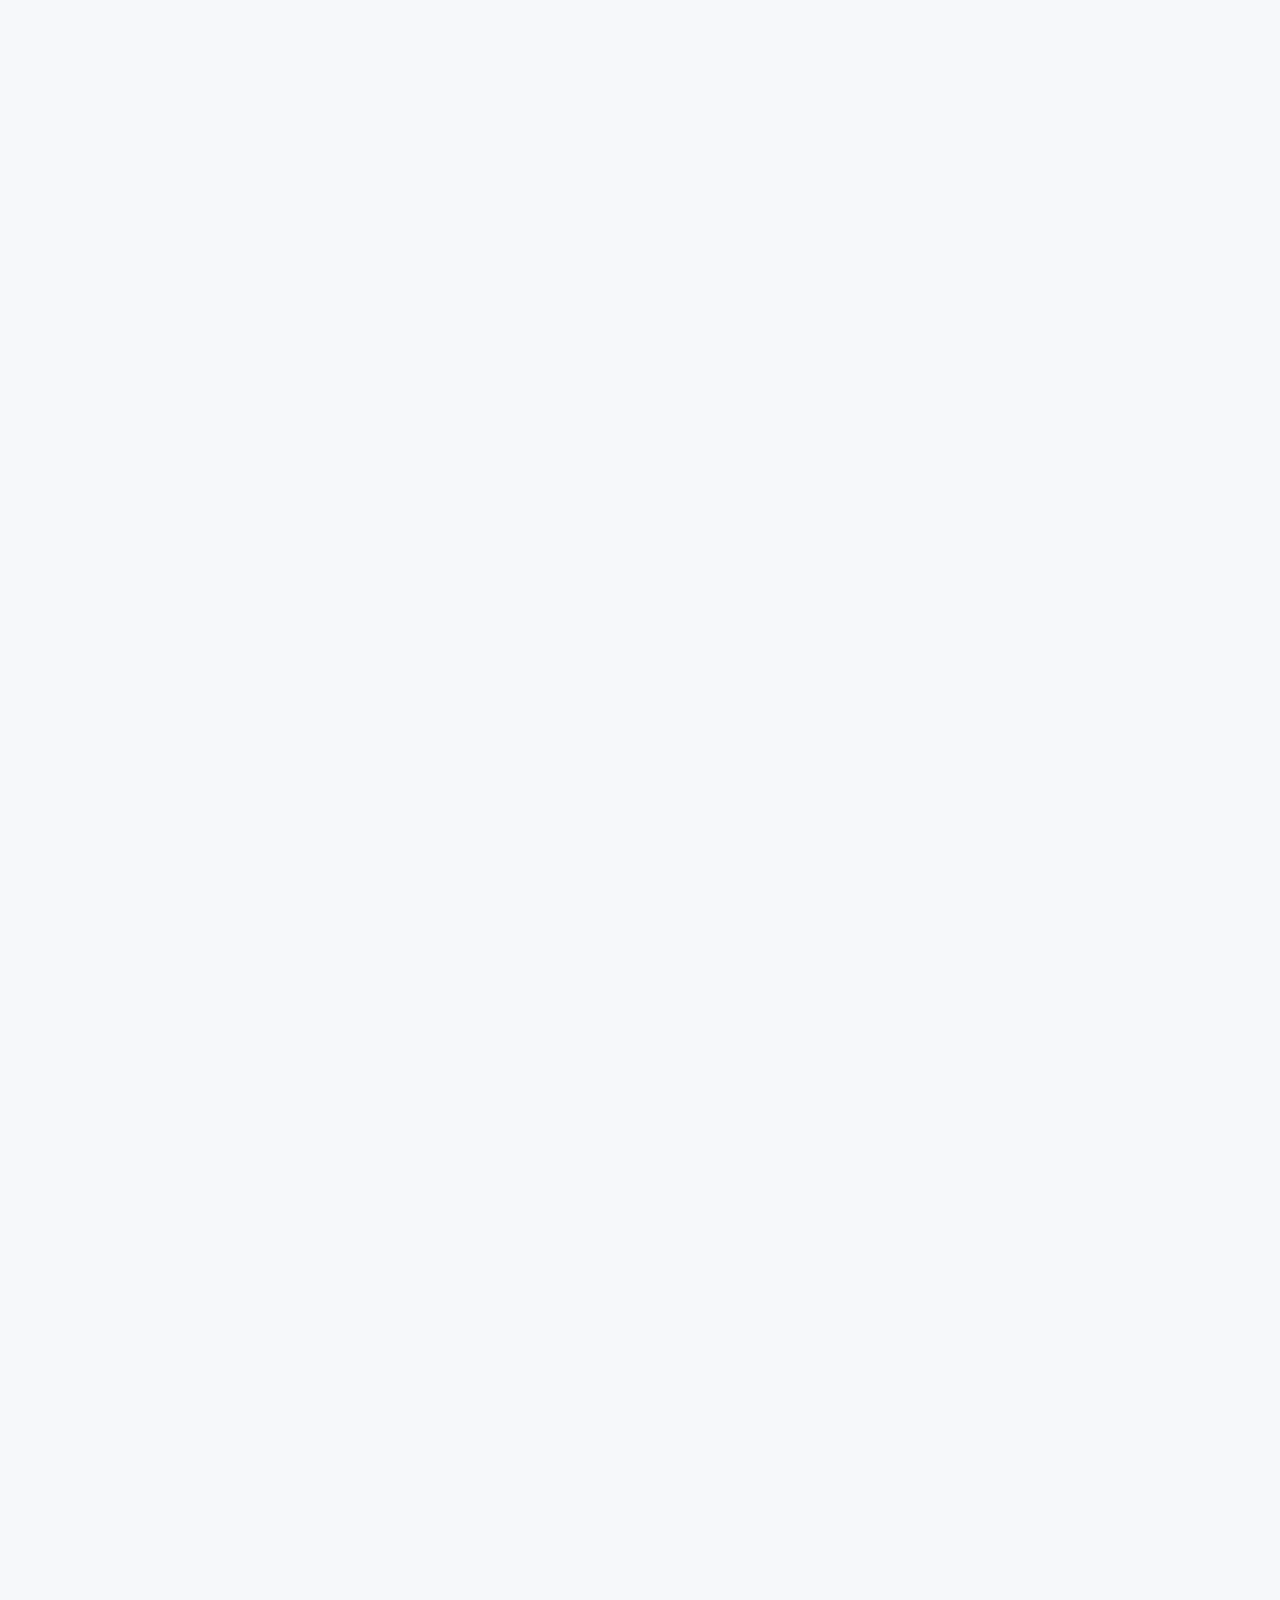
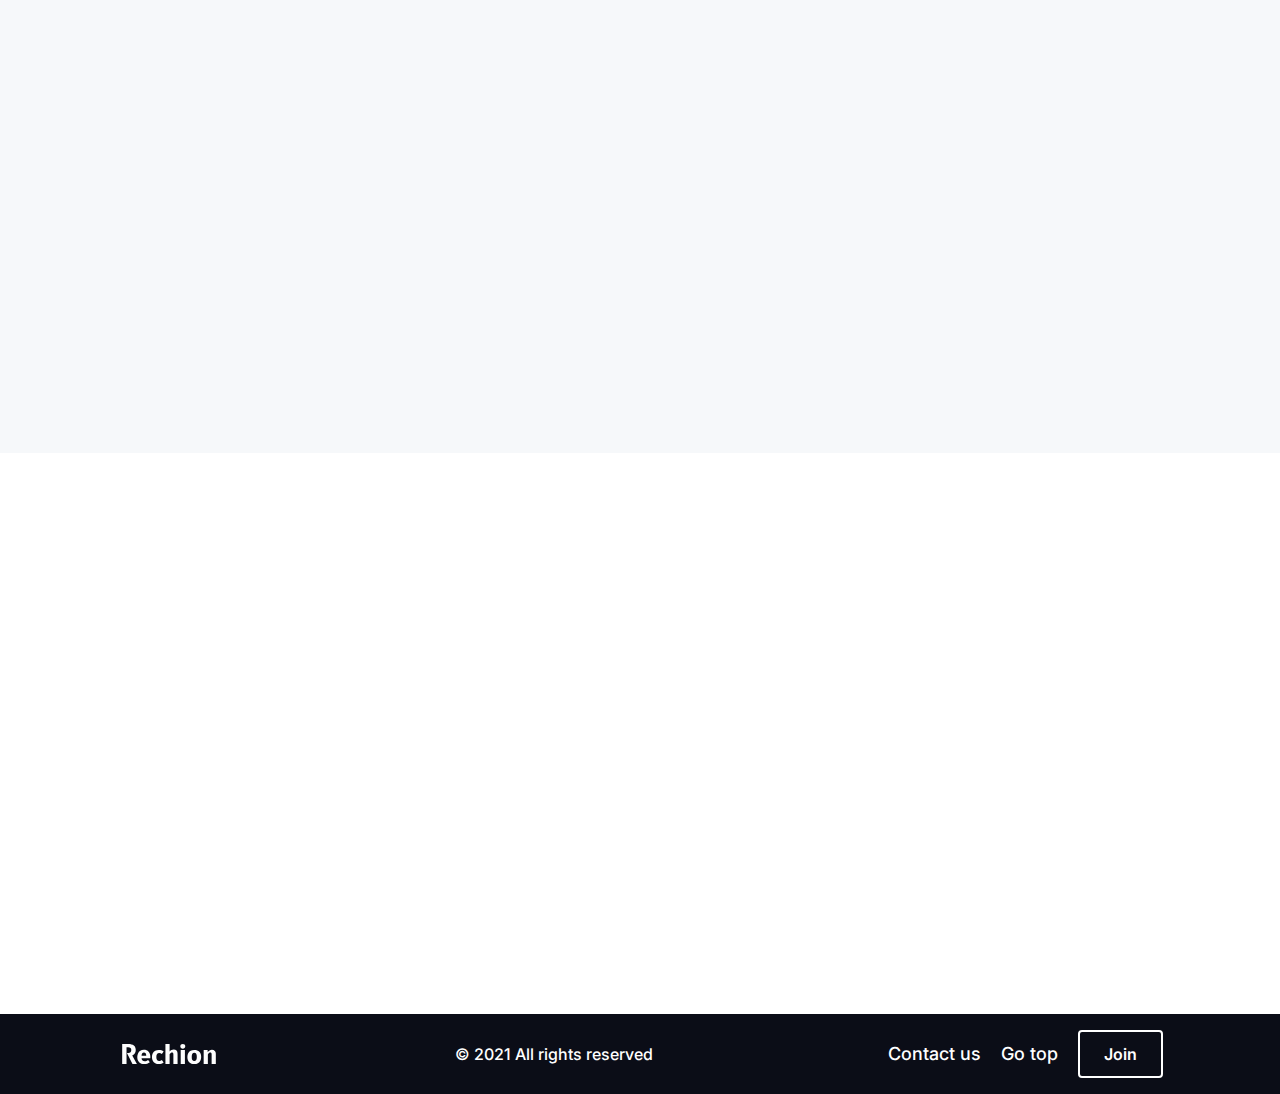
==== commit 49d094eb: "Finish the responsive design" ====
--- a/index.html
+++ b/index.html
@@ -144,7 +144,7 @@
 			</div>
 		</section>
 		<!-- Benefits sections / Solution / Features -->
-		<section id="benefits">
+		<section id="solutions">
 			<div class="features">
 				<div class="features-intro" data-aos="fade-up">
 					<h4>¿How does this work?</h4>
--- a/style/main.css
+++ b/style/main.css
@@ -548,4 +548,187 @@
 .final-cta-mockup {
   display: none;
 }
+
+@media screen and (min-width: 668px) {
+  .hero {
+    display: -webkit-box;
+    display: -ms-flexbox;
+    display: flex;
+    -webkit-box-orient: horizontal;
+    -webkit-box-direction: normal;
+        -ms-flex-direction: row;
+            flex-direction: row;
+    -webkit-box-align: center;
+        -ms-flex-align: center;
+            align-items: center;
+    text-align: unset;
+    margin-inline: clamp(10px, 50%, 50px);
+  }
+  .hero-message {
+    width: 50%;
+  }
+  .hero-message > h1 {
+    max-width: 505px;
+  }
+  .hero-message > p {
+    max-width: 500px;
+    padding-left: 16px;
+    border-left: 2px solid #FCCA46;
+  }
+  .hero-message-cta {
+    -webkit-box-orient: horizontal;
+    -webkit-box-direction: normal;
+        -ms-flex-direction: row;
+            flex-direction: row;
+    -webkit-box-pack: start;
+        -ms-flex-pack: start;
+            justify-content: start;
+  }
+  .hero-message-cta > a {
+    margin: 0 0 0 1rem;
+  }
+  .hero-mockup {
+    width: 50%;
+    display: -webkit-box;
+    display: -ms-flexbox;
+    display: flex;
+    -webkit-box-align: center;
+        -ms-flex-align: center;
+            align-items: center;
+    -webkit-box-pack: center;
+        -ms-flex-pack: center;
+            justify-content: center;
+  }
+  .hero-mockup-c1 {
+    top: 0;
+    right: 80px;
+  }
+  .hero-mockup-c2 {
+    bottom: 10px;
+    left: 100px;
+  }
+  .us {
+    text-align: unset;
+    display: -webkit-box;
+    display: -ms-flexbox;
+    display: flex;
+    -webkit-box-align: center;
+        -ms-flex-align: center;
+            align-items: center;
+    -webkit-box-pack: center;
+        -ms-flex-pack: center;
+            justify-content: center;
+    width: 90%;
+    margin-inline: 5%;
+  }
+  .us-message {
+    -ms-flex-preferred-size: 50%;
+        flex-basis: 50%;
+    padding-left: 32px;
+  }
+  .us-message > h4,
+  .us-message h2,
+  .us-message p,
+  .us-message h3 {
+    max-width: 360px;
+  }
+  .us-img {
+    -ms-flex-preferred-size: 50%;
+        flex-basis: 50%;
+    display: -webkit-box;
+    display: -ms-flexbox;
+    display: flex;
+    -webkit-box-pack: center;
+        -ms-flex-pack: center;
+            justify-content: center;
+  }
+  .us-img img {
+    width: clamp(300px, 100%, 400px);
+  }
+  .problems {
+    display: -webkit-box;
+    display: -ms-flexbox;
+    display: flex;
+    -webkit-box-orient: horizontal;
+    -webkit-box-direction: normal;
+        -ms-flex-flow: row wrap;
+            flex-flow: row wrap;
+    -ms-flex-pack: distribute;
+        justify-content: space-around;
+  }
+  .problems > div {
+    margin: unset;
+    -ms-flex-preferred-size: 330px;
+        flex-basis: 330px;
+  }
+  .features {
+    text-align: unset;
+  }
+  .features-content {
+    margin-left: clamp(10px, 5%, 100px);
+  }
+  .features-content-reverse {
+    margin-right: clamp(10px, 100%, 100px);
+  }
+  .features div:not(:last-child) {
+    margin-bottom: 44px;
+  }
+  .features-intro {
+    text-align: center;
+  }
+  .features-intro h2 {
+    width: 650px;
+    margin-inline: auto;
+  }
+  .features-items, .features-1, .features-2, .features-3, .features-4 {
+    width: clamp(400px, 100%, 750px);
+    margin-inline: auto;
+    display: -webkit-box;
+    display: -ms-flexbox;
+    display: flex;
+    -webkit-box-orient: horizontal;
+    -webkit-box-direction: normal;
+        -ms-flex-direction: row;
+            flex-direction: row;
+    -webkit-box-align: center;
+        -ms-flex-align: center;
+            align-items: center;
+  }
+  .features-items img, .features-1 img, .features-2 img, .features-3 img, .features-4 img {
+    margin: unset;
+  }
+  .features-2, .features-4 {
+    display: -webkit-box;
+    display: -ms-flexbox;
+    display: flex;
+    -webkit-box-orient: horizontal;
+    -webkit-box-direction: reverse;
+        -ms-flex-direction: row-reverse;
+            flex-direction: row-reverse;
+  }
+  .final-cta {
+    text-align: unset;
+    display: -webkit-box;
+    display: -ms-flexbox;
+    display: flex;
+  }
+  .final-cta-content {
+    -ms-flex-item-align: center;
+        -ms-grid-row-align: center;
+        align-self: center;
+    margin: unset;
+    width: 50%;
+    padding-left: 32px;
+  }
+  .final-cta-mockup {
+    display: block;
+    width: 50%;
+    text-align: center;
+    -ms-flex-item-align: end;
+        align-self: flex-end;
+  }
+  .final-cta-mockup img {
+    max-width: 280px;
+  }
+}
 /*# sourceMappingURL=main.css.map */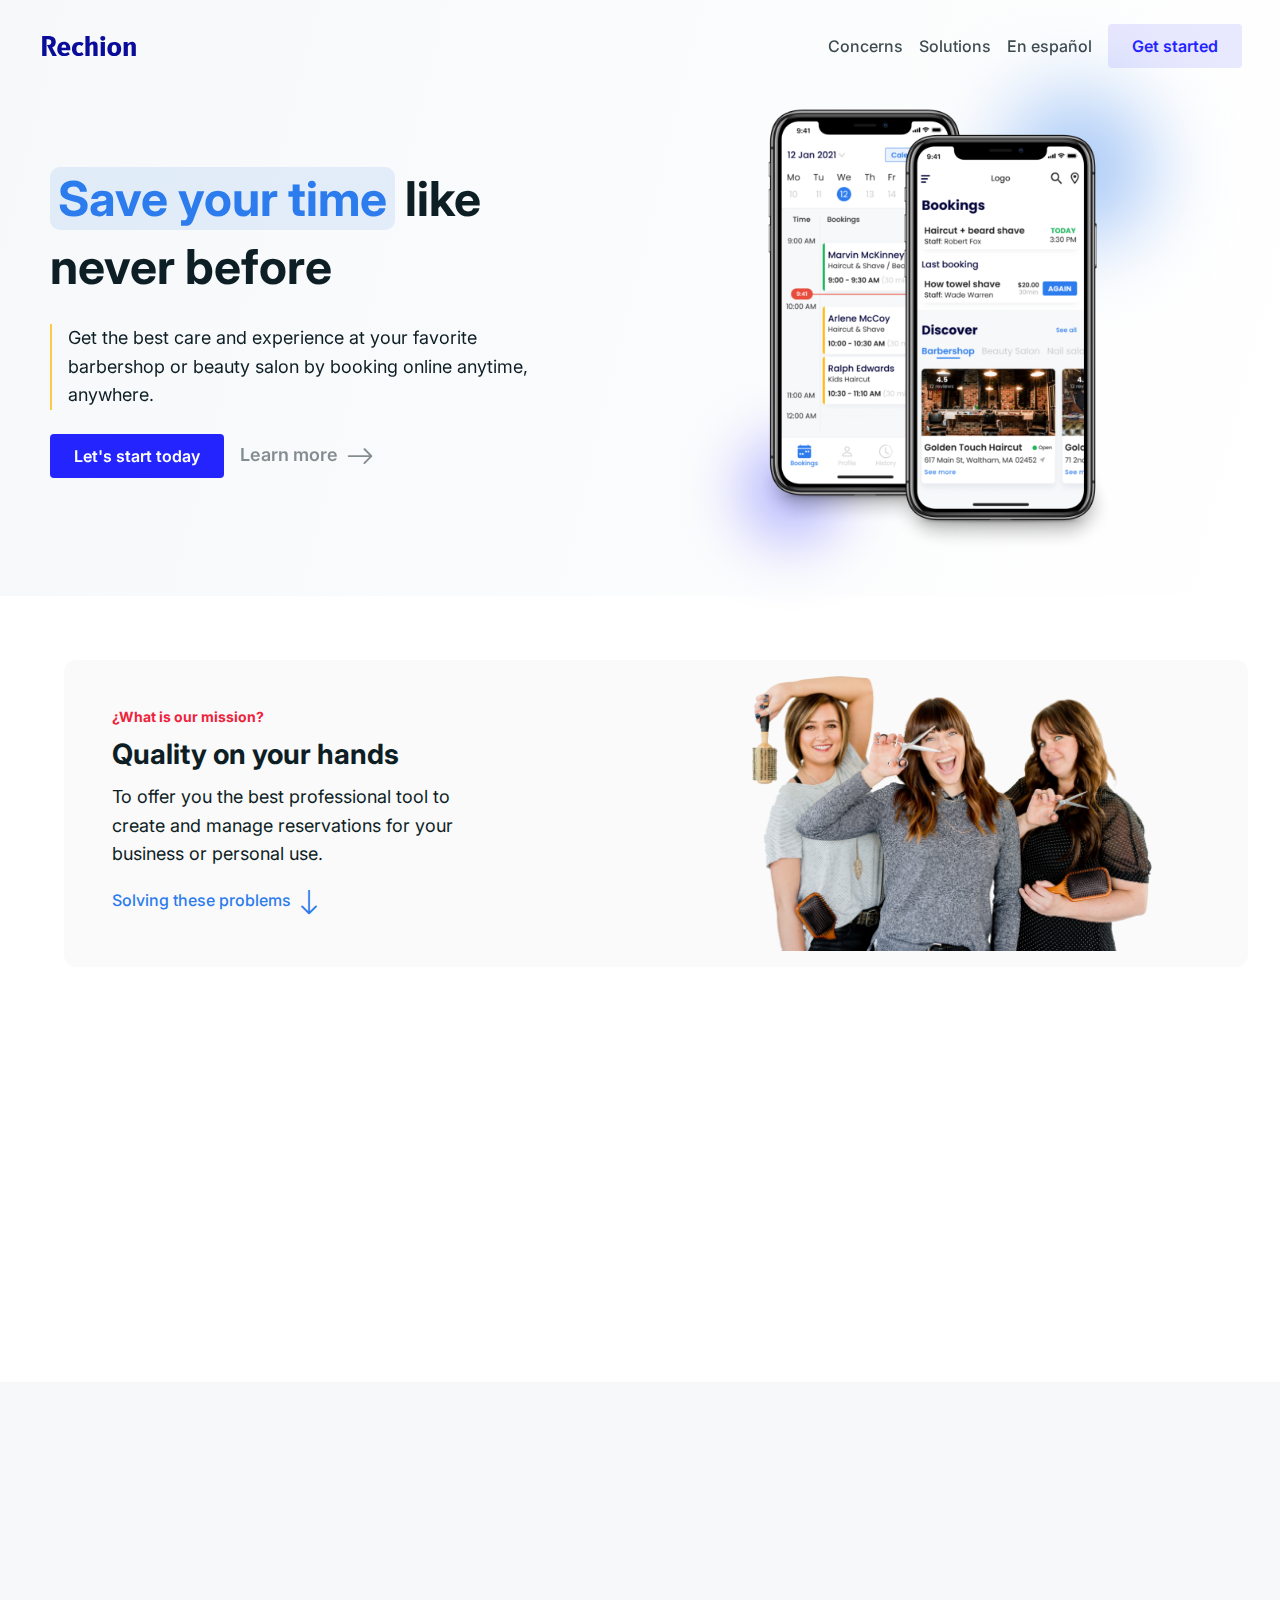
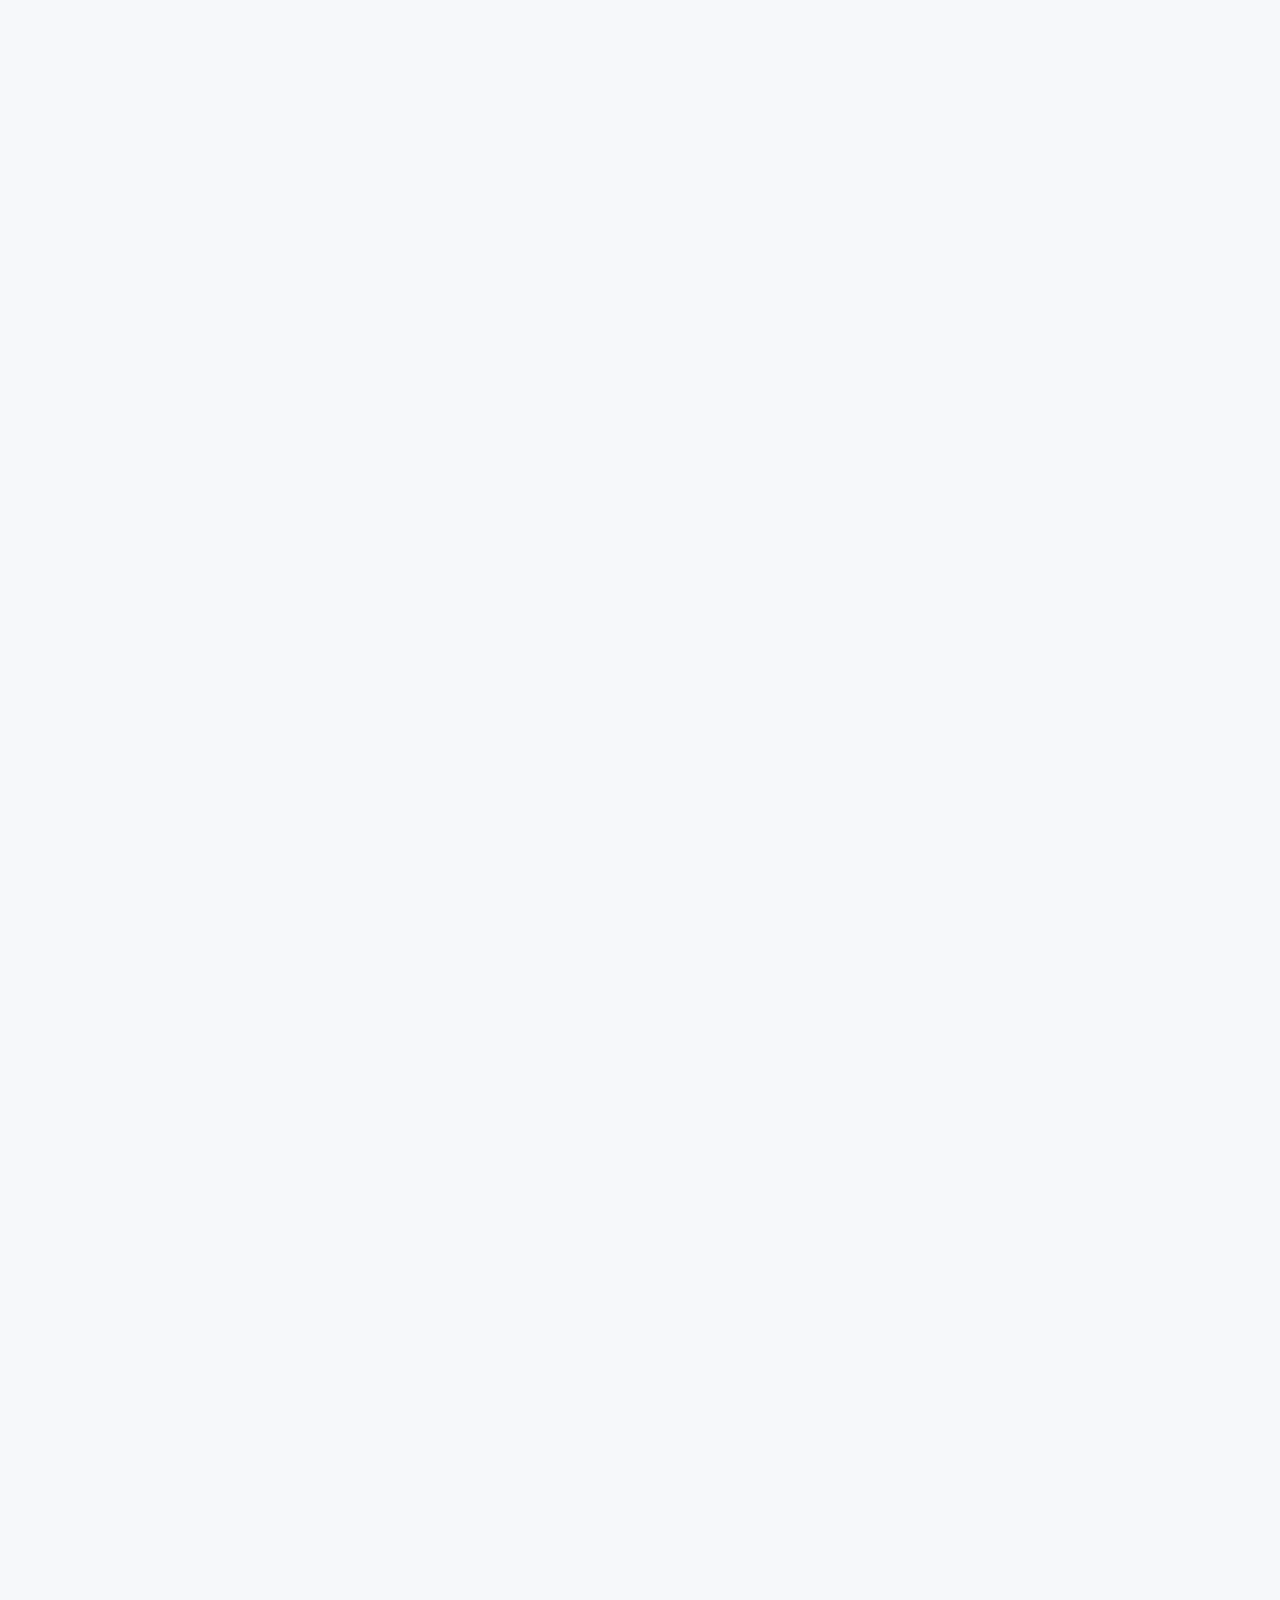
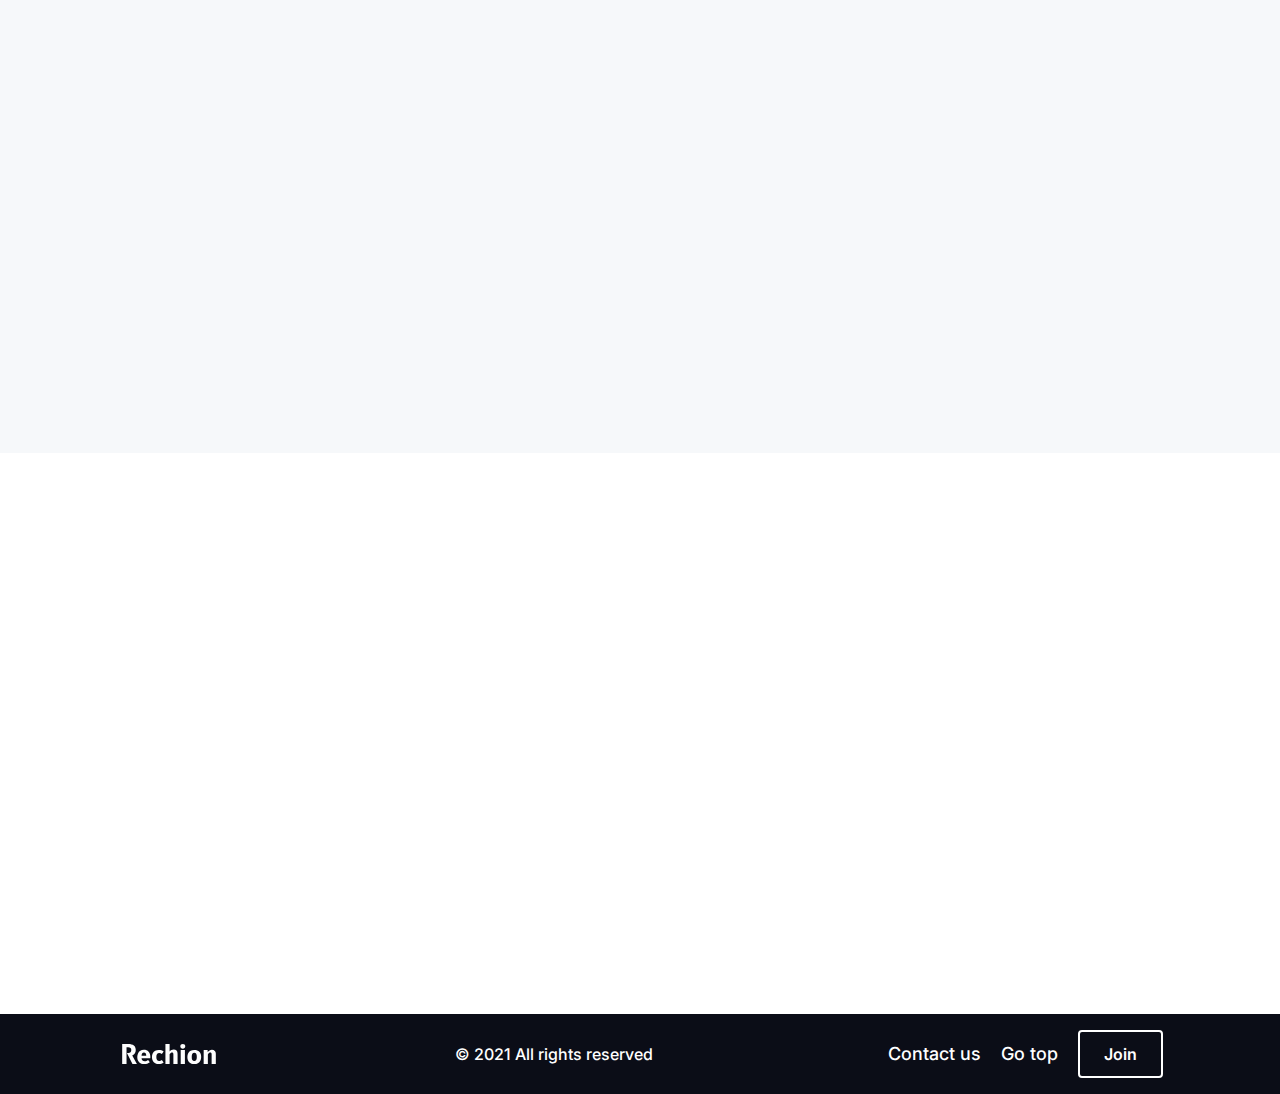
==== commit d6b8bb07: "Adding modal + fix some problems" ====
--- a/index.html
+++ b/index.html
@@ -19,6 +19,63 @@
 		<link rel="stylesheet" href="https://unpkg.com/aos@next/dist/aos.css" />
 	</head>
 	<body>
+		<!-- Modal -->
+		<div id="myModal" class="modal">
+			<div class="modal__card">
+				<div class="modal__card--header">
+					<span class="modal-close">&times;</span>
+					<h3>Register to our waitlist</h3>
+					<p>
+						If you are interested in trying this service, please fill in this
+						information and we will contact you when the first version is
+						released.
+					</p>
+				</div>
+				<div class="modal__card--form">
+					<form>
+						<label for="getName" class="modal-label">Your name</label><br />
+						<input
+							class="modal-input"
+							type="text"
+							id="getName"
+							placeholder="Write here"
+						/>
+						<fieldset>
+							<legend>I am...</legend>
+							<p>
+								<label>
+									<input type="radio" name="users" value="aClient" checked /> A
+									client
+								</label>
+							</p>
+							<p>
+								<label>
+									<input type="radio" name="users" value="BusinessOwner" />
+									Business owner
+								</label>
+							</p>
+							<p>
+								<label>
+									<input type="radio" name="users" value="aEmployee" /> Employee
+								</label>
+							</p>
+						</fieldset>
+						<label for="getGmail" class="modal-label">Your email</label><br />
+						<input
+							class="modal-input"
+							type="email"
+							id="getGmail"
+							placeholder="Write here"
+						/>
+						<br />
+						<div>
+							<button>Register now</button>
+						</div>
+					</form>
+				</div>
+			</div>
+		</div>
+		<!-- Header -->
 		<header id="header" class="hero-nav">
 			<nav class="nav container">
 				<div class="nav__menu">
@@ -154,7 +211,7 @@
 					</h2>
 				</div>
 				<div class="container">
-					<div class="features-1" data-aos="fade-left" data-aos-duration="1000">
+					<div class="features-1" data-aos="fade-up" data-aos-duration="1000">
 						<img
 							src="./img/HomeMockup.png"
 							alt="This is a mockup of our home app"
@@ -223,7 +280,7 @@
 							</ul>
 						</div>
 					</div>
-					<div class="features-3" data-aos="fade-left" data-aos-duration="1000">
+					<div class="features-3" data-aos="fade-up" data-aos-duration="1000">
 						<img
 							src="./img/ReservationMockup.png"
 							alt="This is a mockup of our reservation page app"
--- a/style/main.css
+++ b/style/main.css
@@ -24,7 +24,7 @@
   margin-bottom: 84px;
 }
 
-.btn, .btn__primary, .btn__primary--fill, .hero-message-cta > button, .final-cta-content button, .btn__primary--opacity, .nav-links > button, .btn__white, .btn__white--outline, .footer-links button {
+.btn, .btn__primary, .btn__primary--fill, .modal__card--form div button, .hero-message-cta > button, .final-cta-content button, .btn__primary--opacity, .nav-links > button, .btn__white, .btn__white--outline, .footer-links button {
   display: inline-block;
   cursor: pointer;
   padding: 12px 24px;
@@ -32,12 +32,12 @@
   font-weight: 600;
 }
 
-.btn__primary--fill, .hero-message-cta > button, .final-cta-content button {
+.btn__primary--fill, .modal__card--form div button, .hero-message-cta > button, .final-cta-content button {
   background-color: #2424FF;
   color: white;
 }
 
-.btn__primary--fill:hover, .hero-message-cta > button:hover, .final-cta-content button:hover {
+.btn__primary--fill:hover, .modal__card--form div button:hover, .hero-message-cta > button:hover, .final-cta-content button:hover {
   -webkit-transition-duration: 300ms;
           transition-duration: 300ms;
   background-color: #1919b3;
@@ -202,6 +202,121 @@
   margin-top: 12px;
 }
 
+.modal {
+  display: none;
+  position: fixed;
+  z-index: 2;
+  left: 0;
+  top: 0;
+  width: 100vw;
+  height: 100vh;
+  background-color: black;
+  background-color: rgba(0, 0, 0, 0.4);
+}
+
+.modal-label, .modal__card--form fieldset legend {
+  color: #0E1E25;
+  font-size: clamp(1rem, 5vw, 18px);
+  font-weight: 600;
+}
+
+.modal-input {
+  margin-top: 12px;
+  padding: 12px 0 12px 16px;
+  border: 2px solid #CDCDCD;
+  border-radius: 8px;
+  width: 96%;
+}
+
+.modal-input:focus, .modal-input:hover {
+  -webkit-transition-duration: 300ms;
+          transition-duration: 300ms;
+  background-color: #FAFAFA;
+  border: 2px solid #2424FF;
+}
+
+.modal-close {
+  color: #CDCDCD;
+  float: right;
+  font-size: 24px;
+  font-weight: bold;
+}
+
+.modal-close:hover, .modal-close:focus {
+  -webkit-transition-duration: 300ms;
+          transition-duration: 300ms;
+  color: #EF233C;
+  text-decoration: none;
+  cursor: pointer;
+}
+
+.modal__card {
+  padding: 20px 16px;
+  background-color: white;
+  border-radius: 12px;
+  margin: 3% auto;
+  width: 80%;
+}
+
+.modal__card--header h3 {
+  font-size: clamp(18px, 5vw, clamp(1.5rem, 5vw, 1.75rem));
+  color: #0E1E25;
+  font-weight: bold;
+}
+
+.modal__card--header p {
+  font-size: clamp(0.875rem, 3vw, 1rem);
+  margin: 12px 0;
+  line-height: 1.6;
+  color: rgba(14, 30, 37, 0.6);
+}
+
+.modal__card--form fieldset {
+  margin: 18px 0;
+}
+
+.modal__card--form fieldset legend {
+  margin-bottom: 16px;
+}
+
+.modal__card--form fieldset input[type="radio"] {
+  background-color: initial;
+  cursor: default;
+  -webkit-appearance: auto;
+     -moz-appearance: auto;
+          appearance: auto;
+  -webkit-box-sizing: border-box;
+          box-sizing: border-box;
+  margin-right: 4px;
+  width: 1rem;
+  height: 1rem;
+}
+
+.modal__card--form fieldset p {
+  margin-bottom: 12px;
+}
+
+.modal__card--form fieldset label {
+  font-weight: 500;
+  color: #0E1E25;
+  cursor: pointer;
+}
+
+.modal__card--form div {
+  display: -webkit-box;
+  display: -ms-flexbox;
+  display: flex;
+  -webkit-box-pack: center;
+      -ms-flex-pack: center;
+          justify-content: center;
+}
+
+.modal__card--form div button {
+  margin-top: 12px;
+  width: 50%;
+  text-align: center;
+}
+
 @media screen and (min-width: 668px) {
   .container {
     margin: 0 50px;
@@ -272,6 +387,9 @@
   }
   .footer-links button {
     margin: unset;
+  }
+  .modal__card {
+    max-width: 380px;
   }
 }
 
@@ -322,7 +440,8 @@
 .hero-message-cta > a {
   cursor: pointer;
   opacity: 0.5;
-  font: 500 18px #0E1E25;
+  font: 600 18px inter;
+  color: #0E1E25;
   margin-top: 16px;
 }
 
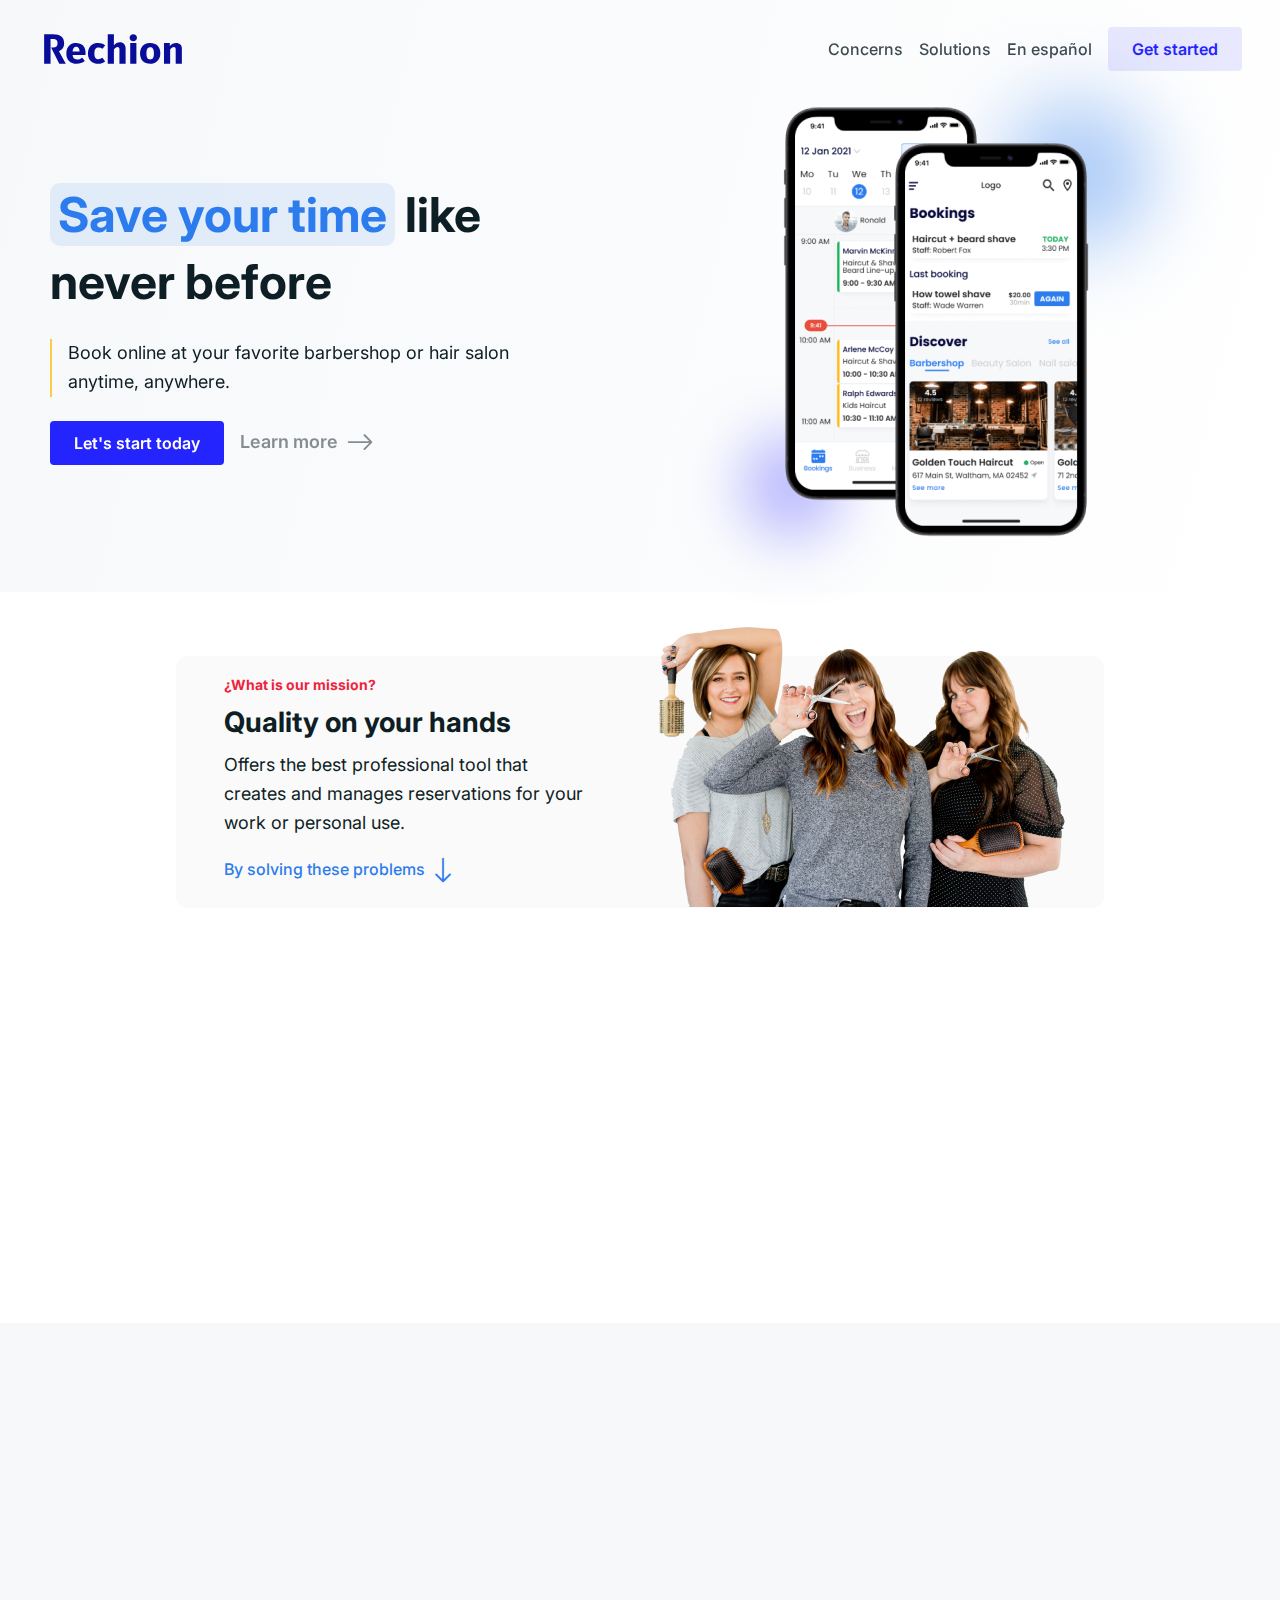
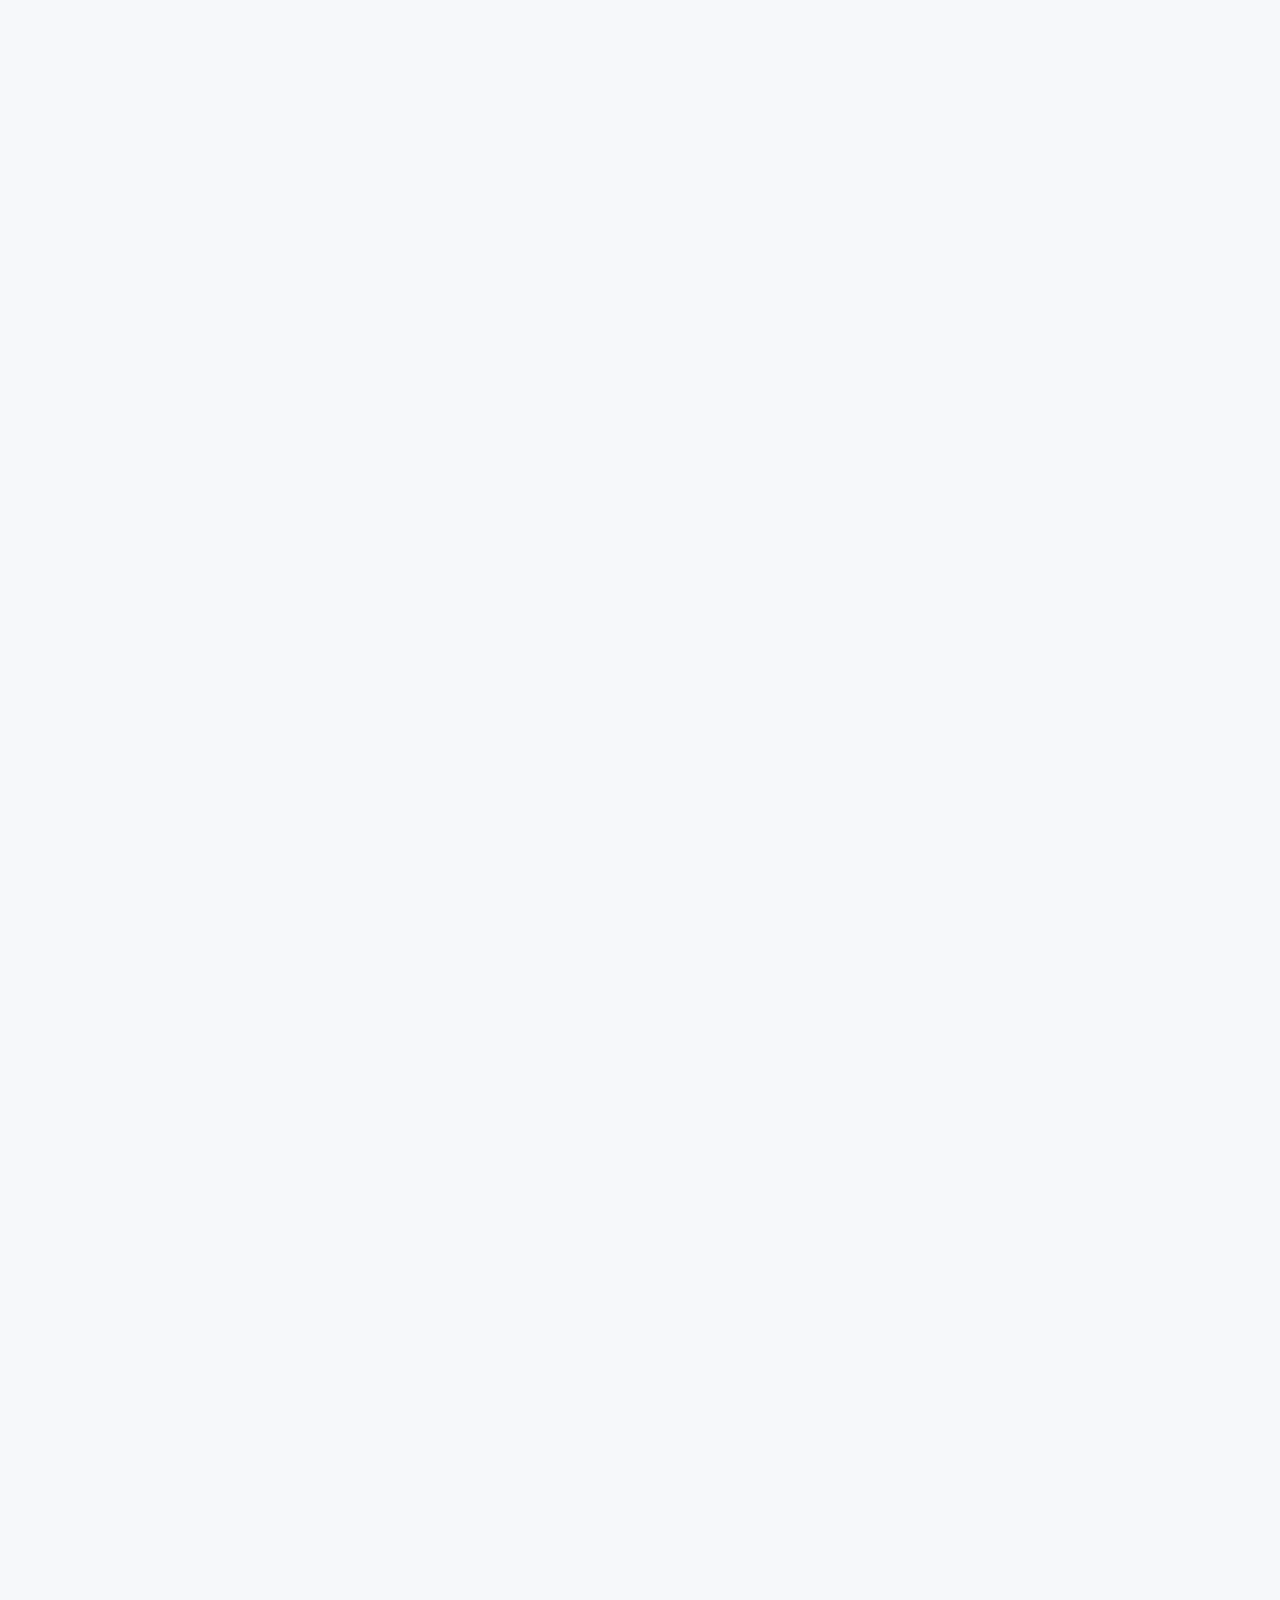
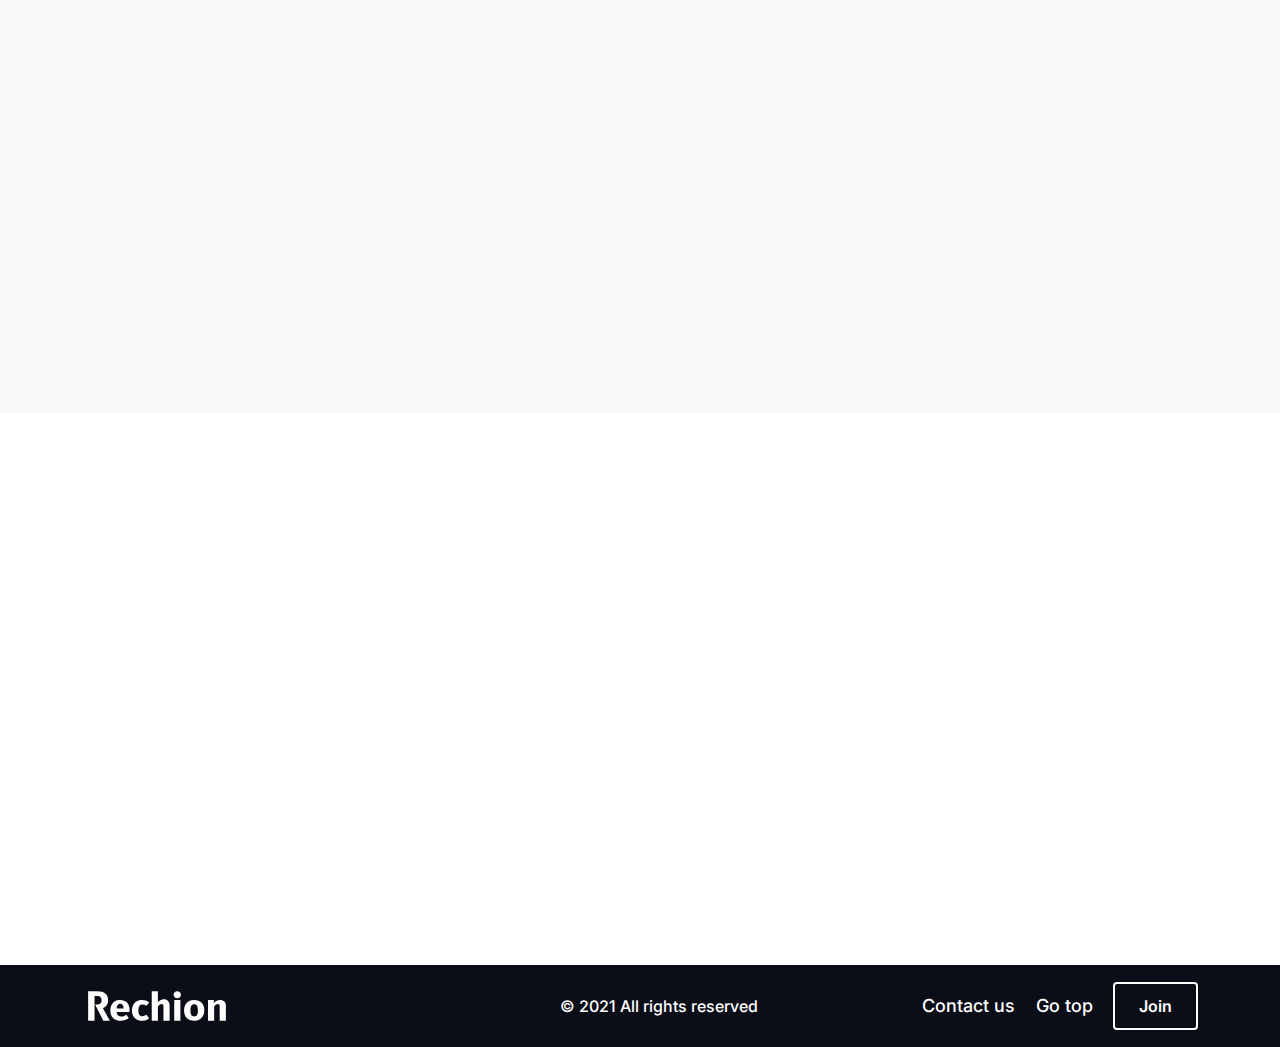
==== commit f25faecf: "Changing the structure + others things" ====
--- a/index.html
+++ b/index.html
@@ -5,16 +5,11 @@
 		<meta http-equiv="X-UA-Compatible" content="IE=edge" />
 		<meta name="viewport" content="width=device-width, initial-scale=1.0" />
 		<title>Rechion</title>
+		<link rel="icon" href="./img/svg/Favicon.svg" type="image/svg+xml" />
 		<!-- Importing file -->
 		<link rel="stylesheet" href="./style/main.css" />
-		<link
-			href="https://fonts.googleapis.com/css?family=Inter:regular,500,600,700"
-			rel="stylesheet"
-		/>
-		<link
-			rel="stylesheet"
-			href="https://cdn.jsdelivr.net/npm/bootstrap-icons@1.4.0/font/bootstrap-icons.css"
-		/>
+		<link href="https://fonts.googleapis.com/css?family=Inter:regular,500,600,700" rel="stylesheet" />
+		<link rel="stylesheet" href="https://cdn.jsdelivr.net/npm/bootstrap-icons@1.4.0/font/bootstrap-icons.css" />
 		<!-- Calling Scroll animation -->
 		<link rel="stylesheet" href="https://unpkg.com/aos@next/dist/aos.css" />
 	</head>
@@ -100,8 +95,8 @@
 				<div class="hero-message" data-aos="zoom-in" data-aos-duration="1000">
 					<h1><span>Save your time</span> like never before</h1>
 					<p>
-						Get the best care and experience at your favorite barbershop or
-						beauty salon by booking online anytime, anywhere.
+						Book online at your favorite barbershop or hair salon anytime,
+						anywhere.
 					</p>
 					<div class="hero-message-cta">
 						<button class="openModal" onclick="openModal()">
@@ -111,26 +106,13 @@
 					</div>
 				</div>
 				<div class="hero-mockup">
-					<img
-						class="hero-mockup-c1"
-						src="./img/svg/BlueCircle.svg"
-						alt="Circle shape 1"
-					/>
-					<img
-						class="hero-mockup-c2"
-						src="./img/svg/PurpleCircle.svg"
-						alt="Circle shape 2"
-					/>
-					<img
-						class="hero-mockup-img"
-						src="./img/HeroMockup.png"
-						alt="Mockup of 2 phones"
-						data-aos="zoom-in"
-						data-aos-duration="1000"
-					/>
+					<img class="hero-mockup-c1" src="./img/svg/BlueCircle.svg" alt="Circle shape 1" />
+					<img class="hero-mockup-c2" src="./img/svg/PurpleCircle.svg" alt="Circle shape 2" />
+					<img class="hero-mockup-img" src="./img/HeroMockup.png" alt="Mockup of 2 phones" data-aos="zoom-in" data-aos-duration="1000" />
 				</div>
 			</div>
 		</header>
+		<main>
 		<!-- Us section -->
 		<section>
 			<div class="us" data-aos="fade-up" data-aos-duration="600">
@@ -138,11 +120,11 @@
 					<h4>¿What is our mission?</h4>
 					<h2>Quality on your hands</h2>
 					<p>
-						To offer you the best professional tool to create and manage
-						reservations for your business or personal use.
+						Offers the best professional tool that creates and manages
+						reservations for your work or personal use.
 					</p>
 					<h3 href="#">
-						Solving these problems <i class="bi bi-arrow-down"></i>
+						By solving these problems <i class="bi bi-arrow-down"></i>
 					</h3>
 				</div>
 				<div class="us-img">
@@ -156,45 +138,32 @@
 		<!-- Main Problems sections -->
 		<section id="problems">
 			<div class="problems">
-				<div
-					class="problems-1"
-					data-aos="zoom-in-left"
-					data-aos-duration="1000"
-				>
+				<div class="problems-1" data-aos="fade-up" data-aos-duration="1000">
 					<i class="bi bi-clock-fill"></i>
 					<div>
 						<h3>Waiting time</h3>
 						<p>
-							About 78% of the people who visit businesses wait more than 30
-							minutes to be served.
+							About 78% of the people who visit barbershop and hair salon wait
+							more than 30 minutes to be served.
 						</p>
 					</div>
 				</div>
-				<div
-					class="problems-2"
-					data-aos="zoom-in-left"
-					data-aos-duration="1500"
-				>
+				<div class="problems-2" data-aos="fade-up" data-aos-duration="1500" >
 					<i class="bi bi-award-fill"></i>
 					<div>
 						<h3>The attention and service</h3>
 						<p>
-							And a majority of customers say they have a bad experience and
-							have difficulty to go to beauty care businesses.
+							A majority of customers say they had bad experiences and
+							difficulties to be served in beauty business.
 						</p>
 					</div>
 				</div>
-				<div
-					class="problems-3"
-					data-aos="zoom-in-left"
-					data-aos-duration="2500"
-				>
+				<div class="problems-3" data-aos="fade-up" data-aos-duration="2500" >
 					<i class="bi bi-calendar-date-fill"></i>
 					<div>
 						<h3>The availability</h3>
 						<p>
-							No need to know when the business will be open and the staff
-							available to serve you in a simple way.
+							Don't stress about missing an appointment. The tool helps you to verify schedules and hours for your best comfort.
 						</p>
 					</div>
 				</div>
@@ -206,131 +175,81 @@
 				<div class="features-intro" data-aos="fade-up">
 					<h4>¿How does this work?</h4>
 					<h2>
-						Use the best tool without any complication in the simplest way to
-						<span>receive the best service</span>
+						A simple way to receive the <br> <span>best service</span>
 					</h2>
 				</div>
 				<div class="container">
 					<div class="features-1" data-aos="fade-up" data-aos-duration="1000">
-						<img
-							src="./img/HomeMockup.png"
-							alt="This is a mockup of our home app"
-						/>
+						<img src="./img/Home.png" alt="This is a mockup of our home app" />
 						<div class="features-content">
-							<h4>From the palm of your hand</h4>
+							<h4>In the palm of your hand</h4>
 							<h3>All in one place</h3>
-							<p>
-								Do everything from one place without much effort and start
-								reserving your seat for your future visit
-							</p>
-							<ul>
-								<li>
-									<i class="bi bi-check-circle-fill"></i>Check your current
-									reservations
-								</li>
-								<li>
-									<i class="bi bi-check-circle-fill"></i>View your most recent
-									reservations
-								</li>
-								<li>
-									<i class="bi bi-check-circle-fill"></i>Find new businesses
-									near you
-								</li>
-								<li>
-									<i class="bi bi-check-circle-fill"></i>And start organizing
-									your visit to the business
-								</li>
-							</ul>
-						</div>
-					</div>
-					<div
-						class="features-2"
-						data-aos="fade-right"
-						data-aos-duration="1000"
-					>
-						<img
-							src="./img/BusinessProfileMockup.png"
-							alt="This is a mockup of our business profile app"
-						/>
+							<p>Find everything in one place, and start reserving your seat.</p>
+							<ul>
+								<li>
+									<i class="bi bi-check-circle-fill"></i> Get your current appointments
+								</li>
+								<li>
+									<i class="bi bi-check-circle-fill"></i> Repeat your most recent bookings
+								</li>
+								<li>
+									<i class="bi bi-check-circle-fill"></i> Find a new location near you
+								</li>
+								<li>
+									<i class="bi bi-check-circle-fill"></i> Schedule your next visits
+								</li>
+							</ul>
+						</div>
+					</div>
+					<div class="features-2" data-aos="fade-right" data-aos-duration="1000">
+						<img src="./img/BusinessProfile.png" alt="This is a mockup of our business profile app" />
 						<div class="features-content-reverse">
-							<h4>Availability from your mobile</h4>
-							<h3>Business Profiles</h3>
-							<p>
-								View business profiles as if you were there, and find all the
-								services they offer and their availability.
-							</p>
-							<ul>
-								<li>
-									<i class="bi bi-check-circle-fill"></i>View all available
-									services
-								</li>
-								<li>
-									<i class="bi bi-check-circle-fill"></i>Check opening hours,
-									staff, address and telephone number.
-								</li>
-								<li>
-									<i class="bi bi-check-circle-fill"></i>See ratings and
-									comments from other customers
-								</li>
-								<li>
-									<i class="bi bi-check-circle-fill"></i>
-									Save the effort to go to the store or call to check their
-									availability
+							<h4>Available from your Phone</h4>
+							<h3>Search on their profile</h3>
+							<p>Looking as if you were there and find all the services they offer and their open times.</p>
+							<ul>
+								<li>
+									<i class="bi bi-check-circle-fill"></i> View all available services
+								</li>
+								<li>
+									<i class="bi bi-check-circle-fill"></i> Check opening hours, staff, address and telephone number.
+								</li>
+								<li>
+									<i class="bi bi-check-circle-fill"></i> See ratings and comments from other customers
+								</li>
+								<li>
+									<i class="bi bi-check-circle-fill"></i> Save the effort to go to the store or call to check their availability
 								</li>
 							</ul>
 						</div>
 					</div>
 					<div class="features-3" data-aos="fade-up" data-aos-duration="1000">
-						<img
-							src="./img/ReservationMockup.png"
-							alt="This is a mockup of our reservation page app"
-						/>
+						<img src="./img/ReservationPage.png" alt="This is a mockup of our reservation page app"/>
 						<div class="features-content">
 							<h4>Anywhere and anytime</h4>
-							<h3>Create reservations</h3>
-							<p>
-								You can create it by following these 4 simple steps and save
-								your time
-							</p>
+							<h3>Follow these easy steps</h3>
+							<p>To create you reservation, by following these 4 simple steps and save your time</p>
 							<ul>
 								<li><span>1</span>Select your preferred service</li>
 								<li><span>2</span>Choose the staff that will attend you</li>
 								<li><span>3</span>Take the best day and time to go.</li>
-								<li>
-									<span>4</span>And reserve, yes, that's all you have to do.
-								</li>
-							</ul>
-						</div>
-					</div>
-					<div
-						class="features-4"
-						data-aos="fade-right"
-						data-aos-duration="1000"
-					>
-						<img
-							src="./img/PaymentMockup.png"
-							alt="This is our payment page mockup"
-						/>
+								<li><span>4</span>And reserve, yes, that's all you have to do.</li>
+							</ul>
+						</div>
+					</div>
+					<div class="features-4" data-aos="fade-right" data-aos-duration="1000">
+						<img src="./img/PaymentPage.png" alt="This is our payment page mockup" />
 						<div class="features-content-reverse">
-							<h4>Quality assured services</h4>
+							<h4>Reliable services</h4>
 							<h3>Make payments online</h3>
-							<p>
-								Never run out of money at the last minute to pay for your
-								service, make a quick and easy online payment.
-							</p>
-							<ul>
-								<li>
-									<i class="bi bi-check-circle-fill"></i>Save your card and make
-									the automatic payment
-								</li>
-								<li>
-									<i class="bi bi-check-circle-fill"></i>Choose the payment
-									method you prefer
-								</li>
-								<li>
-									<i class="bi bi-check-circle-fill"></i>And pay the reservation
-									for your next visit
-								</li>
+							<p>Never run out of money in the last minute to pay for your service, make a quick and easy online payment.</p>
+							<ul>
+								<li>
+									<i class="bi bi-check-circle-fill"></i>One-click payment by saving your card</li>
+								<li>
+									<i class="bi bi-check-circle-fill"></i>Choose the payment method you prefer</li>
+								<li>
+									<i class="bi bi-check-circle-fill"></i>And schedule your next visits</li>
 							</ul>
 						</div>
 					</div>
@@ -341,28 +260,25 @@
 		<section class="container">
 			<div class="final-cta" data-aos="fade-up" data-aos-duration="1000">
 				<div class="final-cta-content">
-					<h2>You are ready to start booking your next visit</h2>
+					<h2>It's time to start booking your next visit.</h2>
 					<button class="cta" onclick="openModal()">
 						Join the waiting list
 					</button>
 				</div>
 				<div class="final-cta-mockup">
-					<img
-						src="./img/HomeMockupWithShape.png"
-						alt="This is a mockup with a shape"
-					/>
-				</div>
-			</div>
-		</section>
+					<img src="./img/HomeShape.png" alt="This is a mockup with a shape" />
+				</div>
+			</div>
+		</section>
+		</main>
 		<footer class="footer">
 			<img src="./img/svg/LogoWhite.svg" alt="Footer Logo" />
+			<i class="svgB"></i>
 			<p>© 2021 All rights reserved</p>
 			<div class="footer-links">
-				<a
-					href="https://mail.google.com/mail/?view=cm&fs=1&to=rechiongroup@gmail.com"
-					target="_blank"
-					>Contact us</a
-				>
+				<a href="https://mail.google.com/mail/?view=cm&fs=1&to=rechiongroup@gmail.com" target="_blank">
+					Contact us
+				</a>
 				<a href="#header">Go top</a>
 				<button onclick="openModal()">Join</button>
 			</div>
--- a/style/main.css
+++ b/style/main.css
@@ -209,7 +209,8 @@
   left: 0;
   top: 0;
   width: 100vw;
-  height: 100vh;
+  height: auto;
+  overflow: auto;
   background-color: black;
   background-color: rgba(0, 0, 0, 0.4);
 }
@@ -256,6 +257,7 @@
   border-radius: 12px;
   margin: 3% auto;
   width: 80%;
+  overflow: auto;
 }
 
 .modal__card--header h3 {
@@ -463,7 +465,8 @@
 }
 
 .hero-mockup-img {
-  width: clamp(200px, 100%, 360px);
+  max-width: 100%;
+  height: auto;
 }
 
 .hero-mockup-c1 {
@@ -570,6 +573,7 @@
 
 .features-intro > h2 {
   font: bold clamp(2rem, 5vw, 2.3125rem) inter;
+  line-height: 1.4;
   color: #0E1E25;
   margin-bottom: 24px;
 }
@@ -583,6 +587,7 @@
 
 .features-items img, .features-1 img, .features-2 img, .features-3 img, .features-4 img {
   width: clamp(180px, 50%, 230px);
+  height: auto;
   margin-bottom: 16px;
 }
 
@@ -737,33 +742,47 @@
     -webkit-box-pack: center;
         -ms-flex-pack: center;
             justify-content: center;
-    width: 90%;
-    margin-inline: 5%;
-  }
+    width: 70%;
+  }
+}
+
+@media screen and (min-width: 668px) and (min-width: 1010px) {
+  .us {
+    height: 220px;
+  }
+}
+
+@media screen and (min-width: 668px) {
   .us-message {
-    -ms-flex-preferred-size: 50%;
-        flex-basis: 50%;
+    -webkit-box-flex: 2;
+        -ms-flex-positive: 2;
+            flex-grow: 2;
     padding-left: 32px;
   }
-  .us-message > h4,
-  .us-message h2,
-  .us-message p,
-  .us-message h3 {
+  .us-message > h4, .us-message h2, .us-message p, .us-message h3 {
     max-width: 360px;
   }
   .us-img {
-    -ms-flex-preferred-size: 50%;
-        flex-basis: 50%;
-    display: -webkit-box;
-    display: -ms-flexbox;
-    display: flex;
-    -webkit-box-pack: center;
-        -ms-flex-pack: center;
-            justify-content: center;
+    -webkit-box-flex: 1;
+        -ms-flex-positive: 1;
+            flex-grow: 1;
+    display: block;
   }
   .us-img img {
-    width: clamp(300px, 100%, 400px);
-  }
+    width: clamp(300px, 100%, 406px);
+    height: auto;
+  }
+}
+
+@media screen and (min-width: 668px) and (min-width: 1010px) {
+  .us-img img {
+    position: relative;
+    bottom: 13px;
+    right: -10px;
+  }
+}
+
+@media screen and (min-width: 668px) {
   .problems {
     display: -webkit-box;
     display: -ms-flexbox;
@@ -796,7 +815,6 @@
     text-align: center;
   }
   .features-intro h2 {
-    width: 650px;
     margin-inline: auto;
   }
   .features-items, .features-1, .features-2, .features-3, .features-4 {
@@ -830,24 +848,27 @@
     display: -webkit-box;
     display: -ms-flexbox;
     display: flex;
+    height: 320px;
+    overflow: hidden;
   }
   .final-cta-content {
     -ms-flex-item-align: center;
         -ms-grid-row-align: center;
         align-self: center;
     margin: unset;
-    width: 50%;
+    -ms-flex-preferred-size: 50%;
+        flex-basis: 50%;
     padding-left: 32px;
   }
   .final-cta-mockup {
     display: block;
-    width: 50%;
+    -ms-flex-preferred-size: 50%;
+        flex-basis: 50%;
     text-align: center;
-    -ms-flex-item-align: end;
-        align-self: flex-end;
   }
   .final-cta-mockup img {
-    max-width: 280px;
+    max-width: 100%;
+    height: auto;
   }
 }
 /*# sourceMappingURL=main.css.map */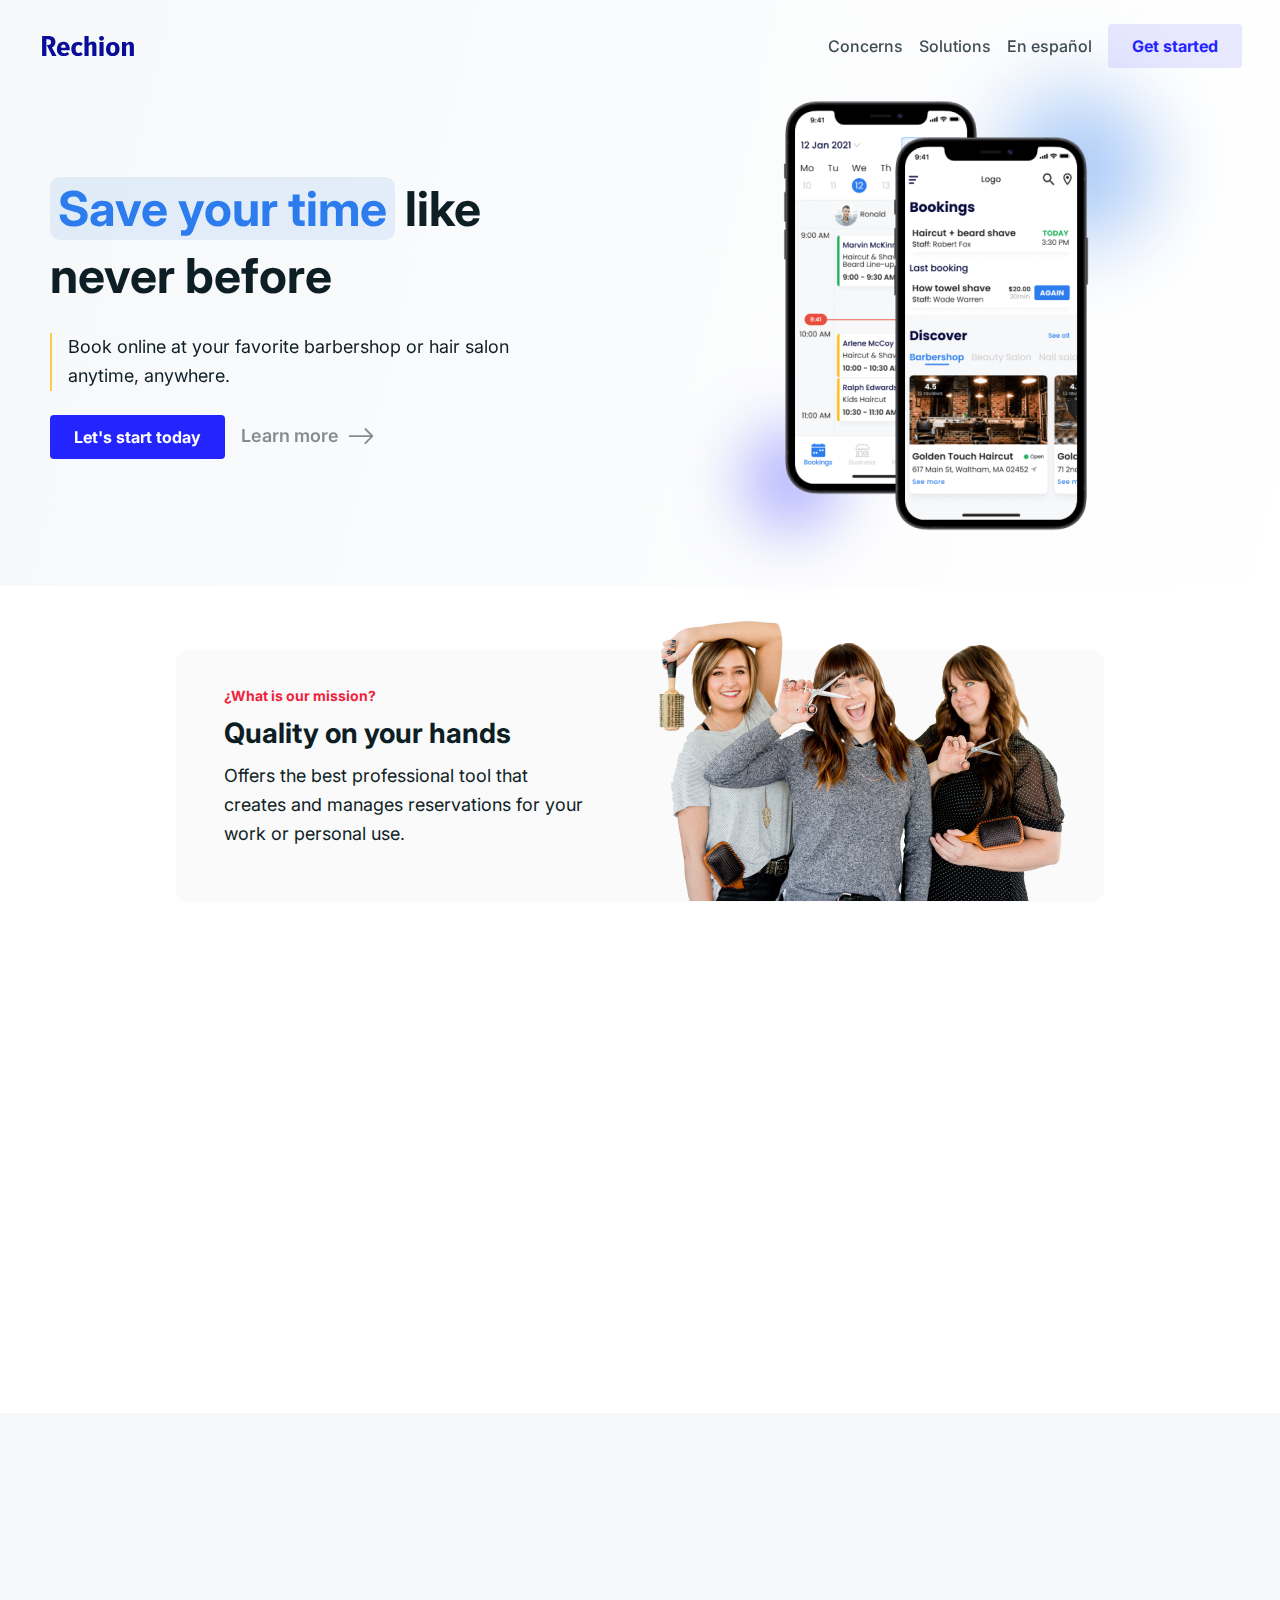
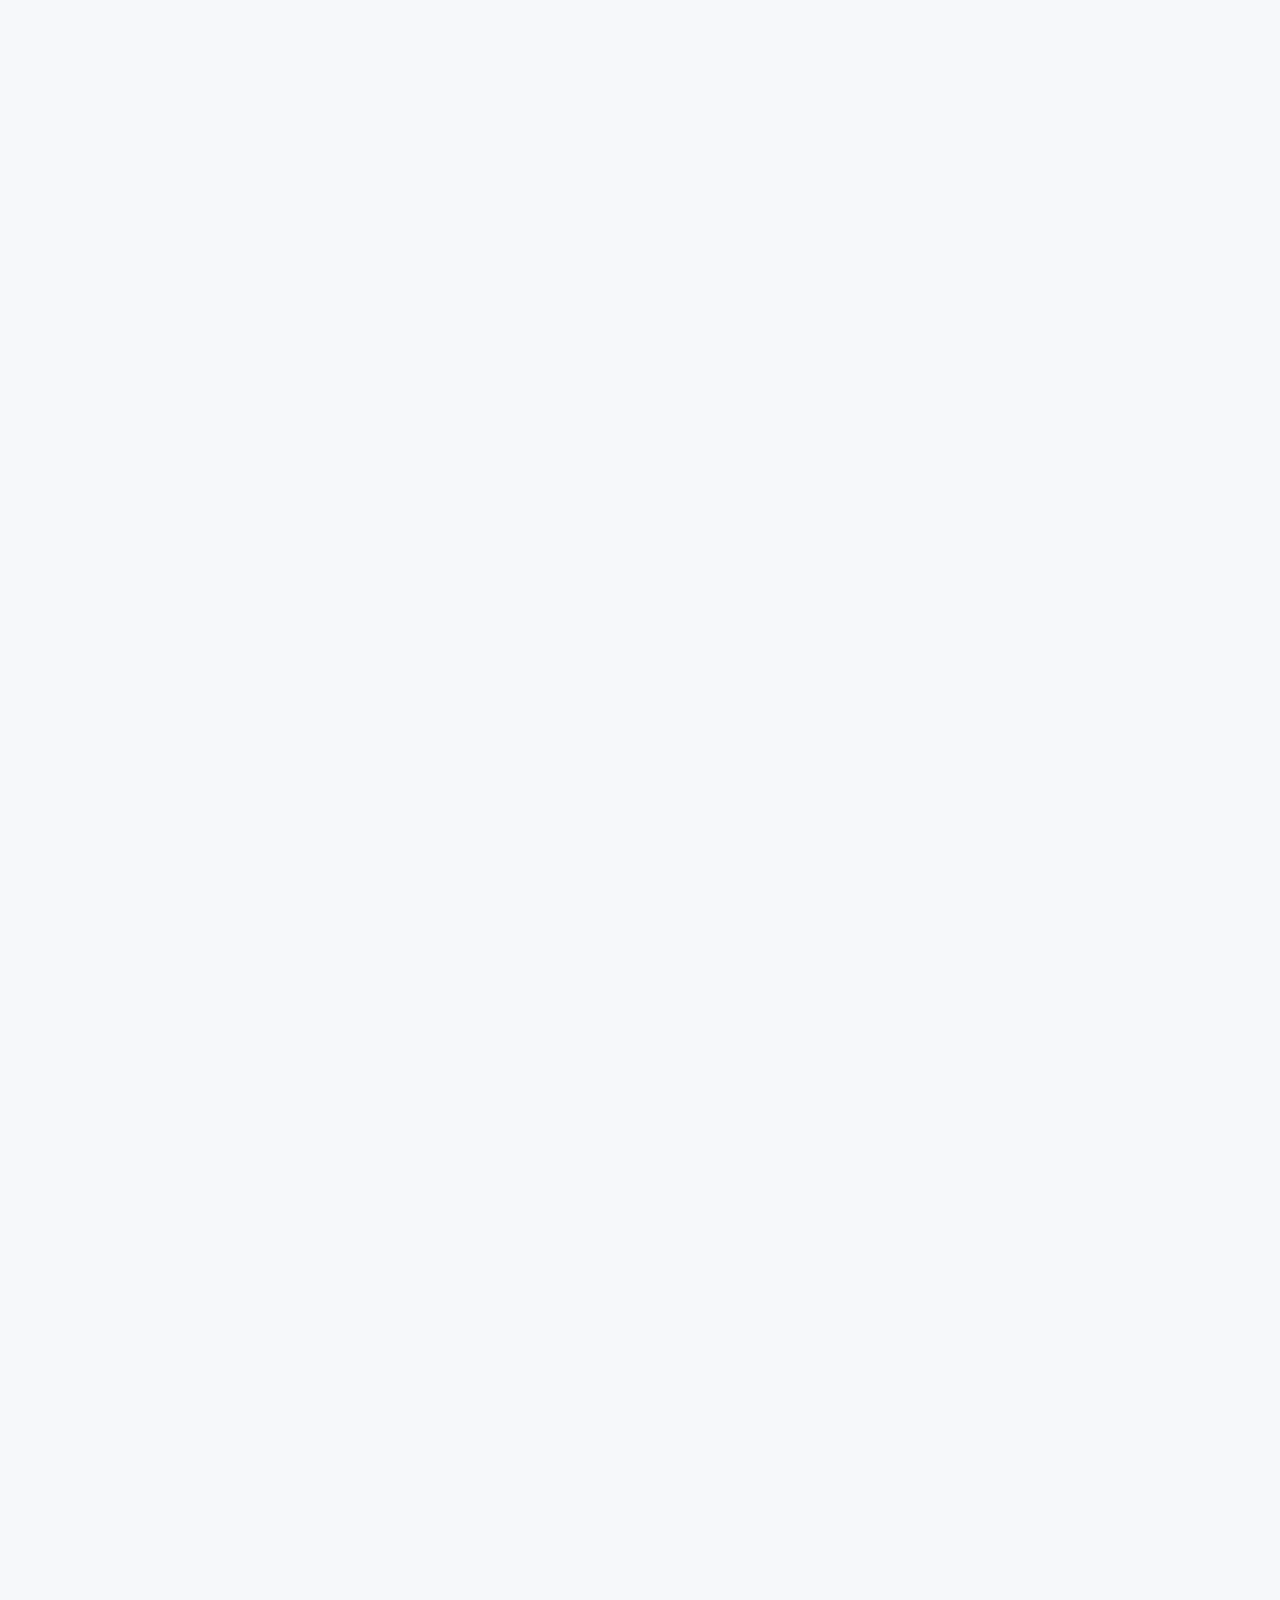
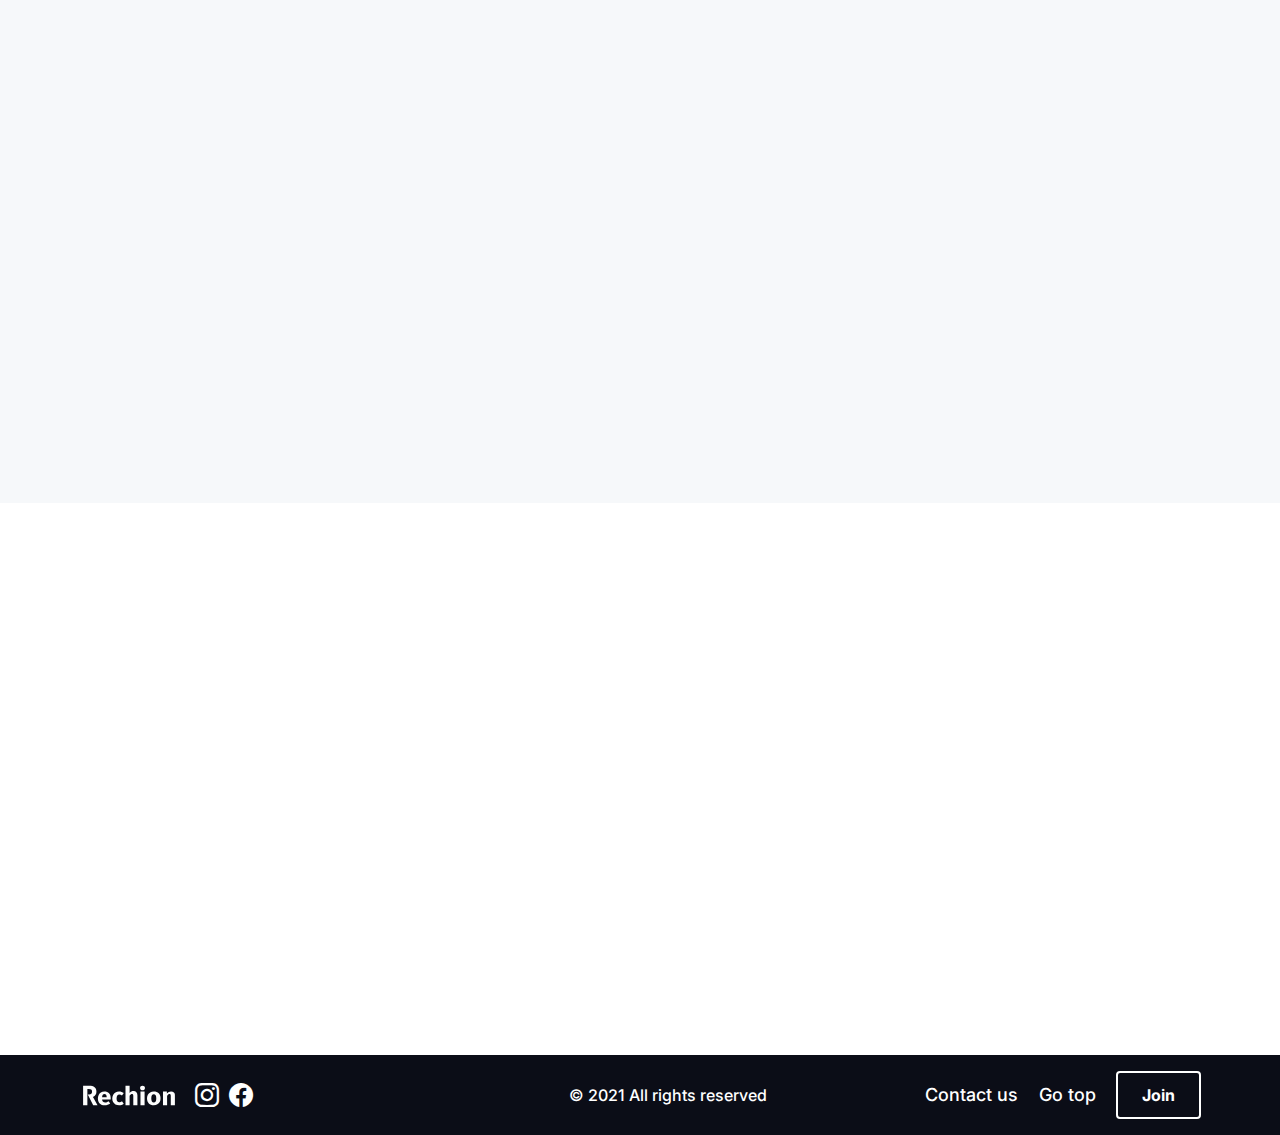
==== commit c04dba77: "Adding social links" ====
--- a/index.html
+++ b/index.html
@@ -20,33 +20,22 @@
 				<div class="modal__card--header">
 					<span class="modal-close">&times;</span>
 					<h3>Register to our waitlist</h3>
-					<p>
-						If you are interested in trying this service, please fill in this
-						information and we will contact you when the first version is
-						released.
-					</p>
+					<p>If you are interested and want to try this service, please fill in this information and we will contact you soon for a demonstration.</p>
 				</div>
 				<div class="modal__card--form">
-					<form>
+					<form name="signUp" method="POST" data-netlify="true">
 						<label for="getName" class="modal-label">Your name</label><br />
-						<input
-							class="modal-input"
-							type="text"
-							id="getName"
-							placeholder="Write here"
-						/>
+						<input class="modal-input" type="text" id="getName" name="name" placeholder="Type here" />
 						<fieldset>
 							<legend>I am...</legend>
 							<p>
 								<label>
-									<input type="radio" name="users" value="aClient" checked /> A
-									client
+									<input type="radio" name="users" value="aClient" checked /> A client
 								</label>
 							</p>
 							<p>
 								<label>
-									<input type="radio" name="users" value="BusinessOwner" />
-									Business owner
+									<input type="radio" name="users" value="BusinessOwner" /> Business owner
 								</label>
 							</p>
 							<p>
@@ -56,15 +45,10 @@
 							</p>
 						</fieldset>
 						<label for="getGmail" class="modal-label">Your email</label><br />
-						<input
-							class="modal-input"
-							type="email"
-							id="getGmail"
-							placeholder="Write here"
-						/>
+						<input class="modal-input" type="email" id="getGmail" name="gmail" placeholder="Type here" />
 						<br />
 						<div>
-							<button>Register now</button>
+							<button type="submit" >Register now</button>
 						</div>
 					</form>
 				</div>
@@ -74,7 +58,7 @@
 		<header id="header" class="hero-nav">
 			<nav class="nav container">
 				<div class="nav__menu">
-					<img src="./img/svg/Logo.svg" alt="Navbar Logo" />
+					<img class="logo" src="./img/svg/Logo.svg" alt="Navbar Logo" />
 					<div id="burger" class="nav__menu--burger">
 						<img
 							class="nav__menu--burger-open"
@@ -87,7 +71,7 @@
 				<div id="menu" class="nav-links">
 					<a href="#problems" class="nav-link">Concerns</a>
 					<a href="#solutions" class="nav-link">Solutions</a>
-					<a href="#" class="nav-link">En español</a>
+					<a href="./esIndex.html" class="nav-link">En español</a>
 					<button class="nav-cta" onclick="openModal()">Get started</button>
 				</div>
 			</nav>
@@ -123,9 +107,6 @@
 						Offers the best professional tool that creates and manages
 						reservations for your work or personal use.
 					</p>
-					<h3 href="#">
-						By solving these problems <i class="bi bi-arrow-down"></i>
-					</h3>
 				</div>
 				<div class="us-img">
 					<img
@@ -137,34 +118,30 @@
 		</section>
 		<!-- Main Problems sections -->
 		<section id="problems">
+			<h2 data-aos="zoom-in" data-aos-duration="1000">
+				By solving these problems <i class="bi bi-arrow-down"></i>
+			</h2>
 			<div class="problems">
-				<div class="problems-1" data-aos="fade-up" data-aos-duration="1000">
+				<div class="problems-1" data-aos="fade-up" data-aos-duration="1000" data-aos-delay="500">
 					<i class="bi bi-clock-fill"></i>
 					<div>
 						<h3>Waiting time</h3>
-						<p>
-							About 78% of the people who visit barbershop and hair salon wait
-							more than 30 minutes to be served.
-						</p>
-					</div>
-				</div>
-				<div class="problems-2" data-aos="fade-up" data-aos-duration="1500" >
+						<p> About 78% of the people who visit barbershop and hair salon wait more than 30 minutes to be served.</p>
+					</div>
+				</div>
+				<div class="problems-2" data-aos="fade-up" data-aos-duration="1500" data-aos-delay="800">
 					<i class="bi bi-award-fill"></i>
 					<div>
 						<h3>The attention and service</h3>
-						<p>
-							A majority of customers say they had bad experiences and
-							difficulties to be served in beauty business.
+						<p> A majority of customers say they had bad experiences and difficulties to be served in beauty business.
 						</p>
 					</div>
 				</div>
-				<div class="problems-3" data-aos="fade-up" data-aos-duration="2500" >
+				<div class="problems-3" data-aos="fade-up" data-aos-duration="2500" data-aos-delay="1100">
 					<i class="bi bi-calendar-date-fill"></i>
 					<div>
-						<h3>The availability</h3>
-						<p>
-							Don't stress about missing an appointment. The tool helps you to verify schedules and hours for your best comfort.
-						</p>
+						<h3>Availability</h3>
+						<p>Don't stress about missing an appointment. The tool helps you to verify schedules and hours for your best comfort.</p>
 					</div>
 				</div>
 			</div>
@@ -272,7 +249,17 @@
 		</section>
 		</main>
 		<footer class="footer">
-			<img src="./img/svg/LogoWhite.svg" alt="Footer Logo" />
+			<div class="footer-social">
+				<img class="logo" src="./img/svg/LogoWhite.svg" alt="Footer Logo" />
+				<div>
+					<a href="https://www.instagram.com/_rechion/">
+						<i class="bi bi-instagram"></i>
+					</a>
+					<a href="https://www.facebook.com/Rechion">
+						<i class="bi bi-facebook"></i>
+					</a>
+				</div>
+			</div>
 			<i class="svgB"></i>
 			<p>© 2021 All rights reserved</p>
 			<div class="footer-links">
--- a/style/main.css
+++ b/style/main.css
@@ -24,12 +24,27 @@
   margin-bottom: 84px;
 }
 
+img {
+  -moz-user-select: none;
+  -webkit-user-select: none;
+  -ms-user-select: none;
+  user-select: none;
+  -webkit-user-drag: none;
+  -webkit-touch-callout: none;
+}
+
+.logo {
+  width: 100px;
+  height: auto;
+}
+
 .btn, .btn__primary, .btn__primary--fill, .modal__card--form div button, .hero-message-cta > button, .final-cta-content button, .btn__primary--opacity, .nav-links > button, .btn__white, .btn__white--outline, .footer-links button {
   display: inline-block;
   cursor: pointer;
   padding: 12px 24px;
   border-radius: 4px;
-  font-weight: 600;
+  font-weight: 700;
+  text-align: center;
 }
 
 .btn__primary--fill, .modal__card--form div button, .hero-message-cta > button, .final-cta-content button {
@@ -179,6 +194,26 @@
   font-weight: 500;
 }
 
+.footer-social img {
+  margin: 0 0 12px 0;
+}
+
+.footer-social a {
+  cursor: pointer;
+  color: white;
+  font-size: 24px;
+}
+
+.footer-social a:hover {
+  -webkit-transition-duration: 300ms;
+          transition-duration: 300ms;
+  opacity: 0.6;
+}
+
+.footer-social a:not(:last-child) {
+  margin-right: 4px;
+}
+
 .footer-links {
   padding: 0 20px;
   display: -webkit-box;
@@ -198,6 +233,12 @@
   font-weight: 500;
 }
 
+.footer-links a:hover {
+  -webkit-transition-duration: 300ms;
+          transition-duration: 300ms;
+  opacity: 0.6;
+}
+
 .footer-links button {
   margin-top: 12px;
 }
@@ -209,10 +250,7 @@
   left: 0;
   top: 0;
   width: 100vw;
-  height: auto;
-  overflow: auto;
-  background-color: black;
-  background-color: rgba(0, 0, 0, 0.4);
+  height: 100vh;
 }
 
 .modal-label, .modal__card--form fieldset legend {
@@ -222,10 +260,10 @@
 }
 
 .modal-input {
-  margin-top: 12px;
-  padding: 12px 0 12px 16px;
-  border: 2px solid #CDCDCD;
-  border-radius: 8px;
+  margin-top: 0.75rem;
+  padding: 0.75rem 0 0.75rem 1rem;
+  border: 0.125rem solid #CDCDCD;
+  border-radius: 0.5rem;
   width: 96%;
 }
 
@@ -233,7 +271,7 @@
   -webkit-transition-duration: 300ms;
           transition-duration: 300ms;
   background-color: #FAFAFA;
-  border: 2px solid #2424FF;
+  border: 0.125rem solid #2424FF;
 }
 
 .modal-close {
@@ -247,17 +285,18 @@
   -webkit-transition-duration: 300ms;
           transition-duration: 300ms;
   color: #EF233C;
-  text-decoration: none;
   cursor: pointer;
 }
 
 .modal__card {
-  padding: 20px 16px;
+  padding: 1.25rem 1rem;
   background-color: white;
-  border-radius: 12px;
-  margin: 3% auto;
+  border-radius: 0.75rem;
+  margin: 1% auto;
   width: 80%;
   overflow: auto;
+  -webkit-box-shadow: rgba(0, 0, 0, 0.08) 0px 4px 12px;
+          box-shadow: rgba(0, 0, 0, 0.08) 0px 4px 12px;
 }
 
 .modal__card--header h3 {
@@ -284,12 +323,10 @@
 .modal__card--form fieldset input[type="radio"] {
   background-color: initial;
   cursor: default;
-  -webkit-appearance: auto;
-     -moz-appearance: auto;
-          appearance: auto;
-  -webkit-box-sizing: border-box;
-          box-sizing: border-box;
-  margin-right: 4px;
+  -webkit-appearance: radio;
+     -moz-appearance: radio;
+          appearance: radio;
+  margin-right: 0.25rem;
   width: 1rem;
   height: 1rem;
 }
@@ -316,7 +353,6 @@
 .modal__card--form div button {
   margin-top: 12px;
   width: 50%;
-  text-align: center;
 }
 
 @media screen and (min-width: 668px) {
@@ -376,12 +412,23 @@
   .footer p {
     margin: unset;
   }
-  .footer-links {
-    padding: unset;
+  .footer-social {
+    display: -webkit-box;
+    display: -ms-flexbox;
+    display: flex;
     -webkit-box-orient: horizontal;
     -webkit-box-direction: normal;
         -ms-flex-direction: row;
             flex-direction: row;
+    -webkit-box-align: center;
+        -ms-flex-align: center;
+            align-items: center;
+  }
+  .footer-social img {
+    margin: 0 16px 0 0;
+  }
+  .footer-links {
+    padding: unset;
     display: block;
   }
   .footer-links a {
@@ -512,21 +559,24 @@
   margin-bottom: 16px;
 }
 
-.us-message > h3 {
-  font: 500 1rem inter;
+.us-img {
+  display: none;
+}
+
+#problems > h2 {
+  text-align: center;
+  margin-bottom: 62px;
+  font: 700 1rem inter;
   color: #2C7CED;
 }
 
-.us-message > h3 > i {
+#problems > h2 > i {
   vertical-align: middle;
   font-size: clamp(1.5rem, 5vw, 1.75rem);
 }
 
-.us-img {
-  display: none;
-}
-
 .problems {
+  text-align: center;
   padding: 0 32px;
 }
 
@@ -621,7 +671,7 @@
 }
 
 .features-items ul > li:not(:last-child), .features-1 ul > li:not(:last-child), .features-2 ul > li:not(:last-child), .features-3 ul > li:not(:last-child), .features-4 ul > li:not(:last-child) {
-  margin-bottom: 12px;
+  margin-bottom: 16px;
 }
 
 .features-items ul > li > i, .features-1 ul > li > i, .features-2 ul > li > i, .features-3 ul > li > i, .features-4 ul > li > i {
@@ -784,6 +834,7 @@
 
 @media screen and (min-width: 668px) {
   .problems {
+    text-align: start;
     display: -webkit-box;
     display: -ms-flexbox;
     display: flex;
